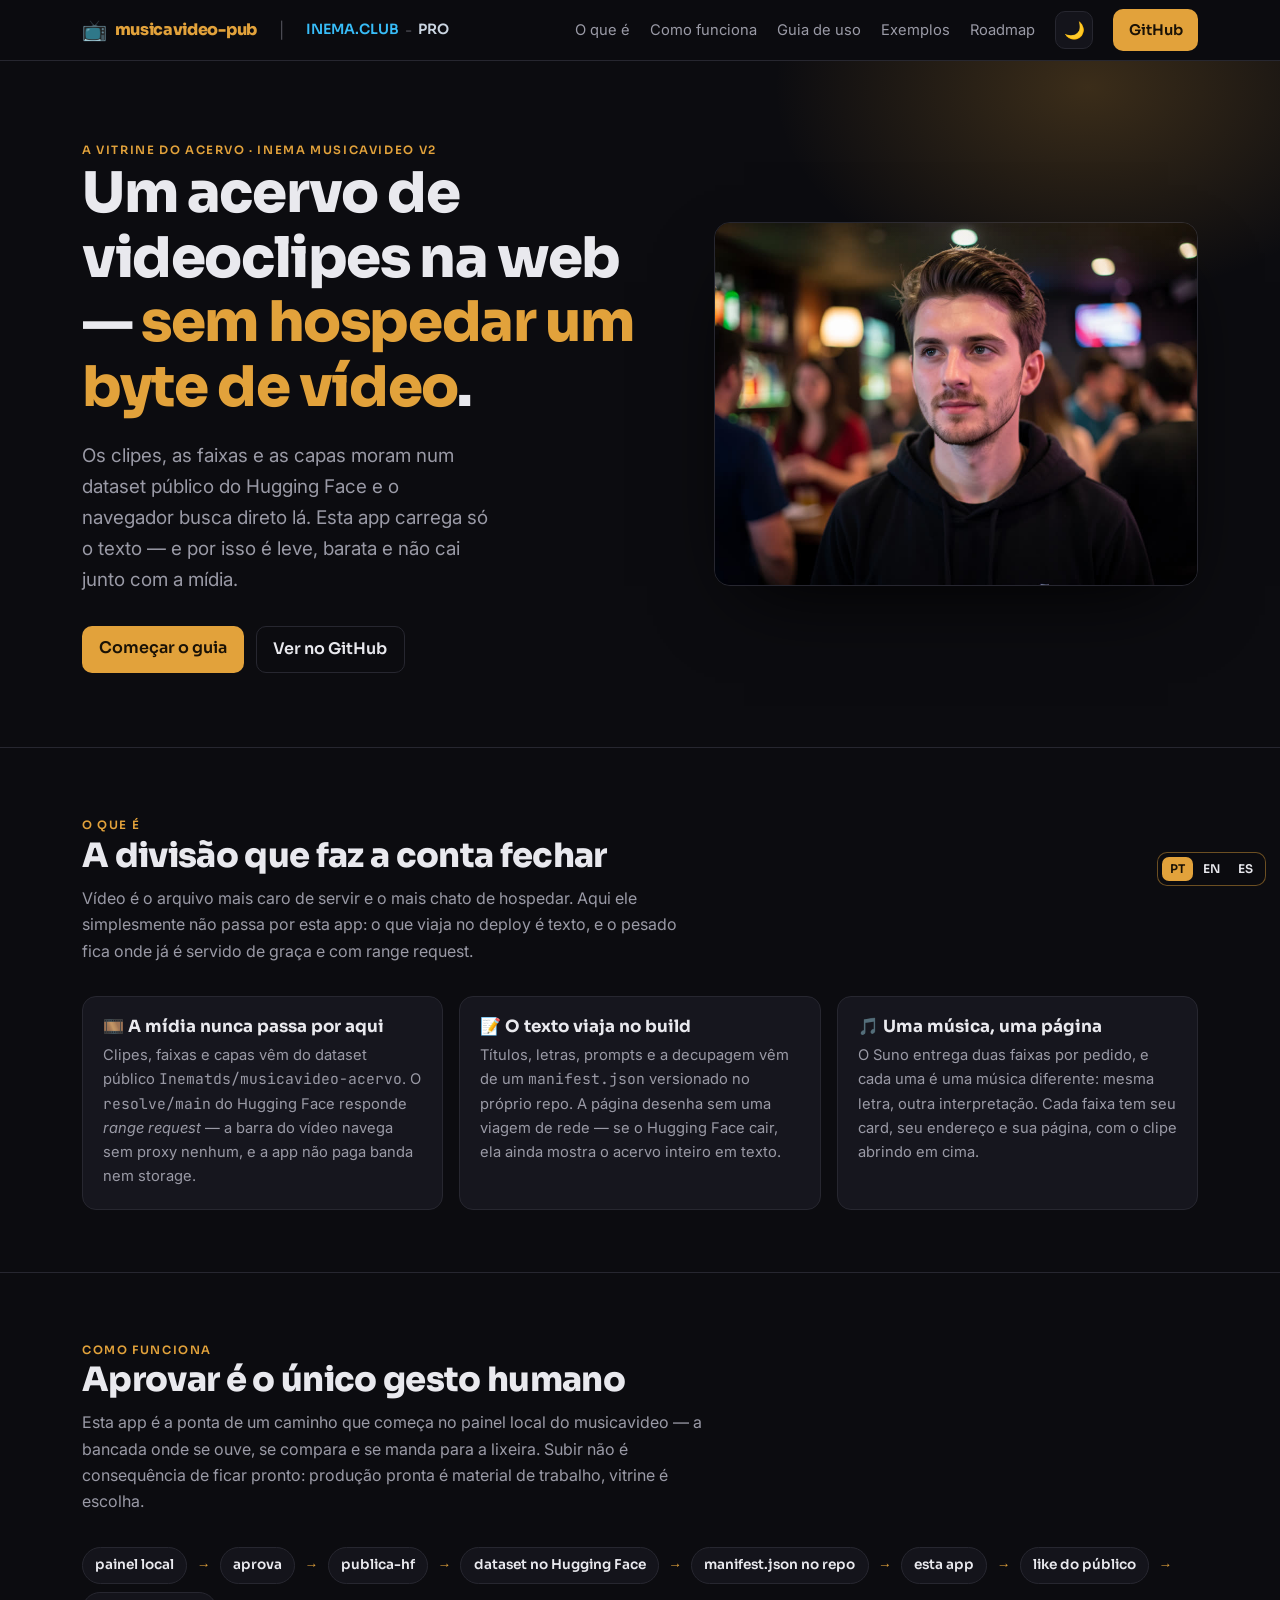
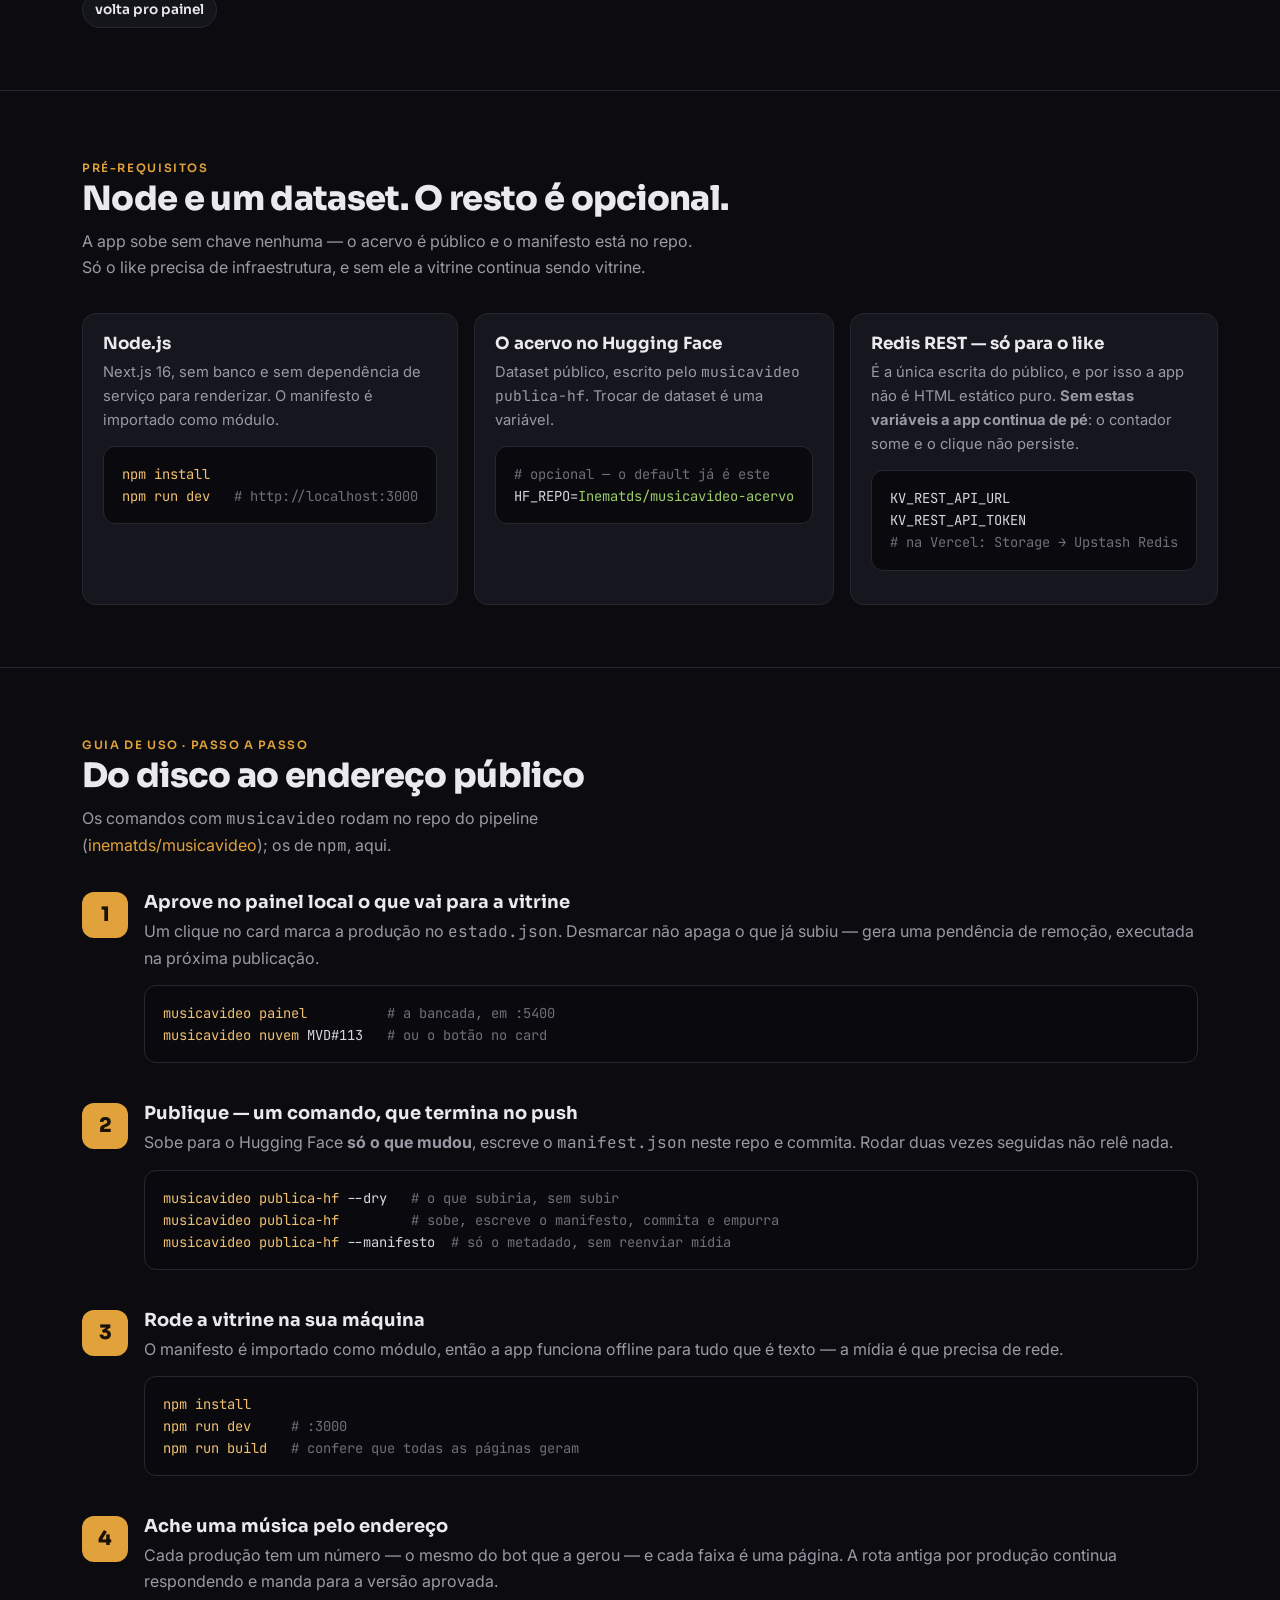
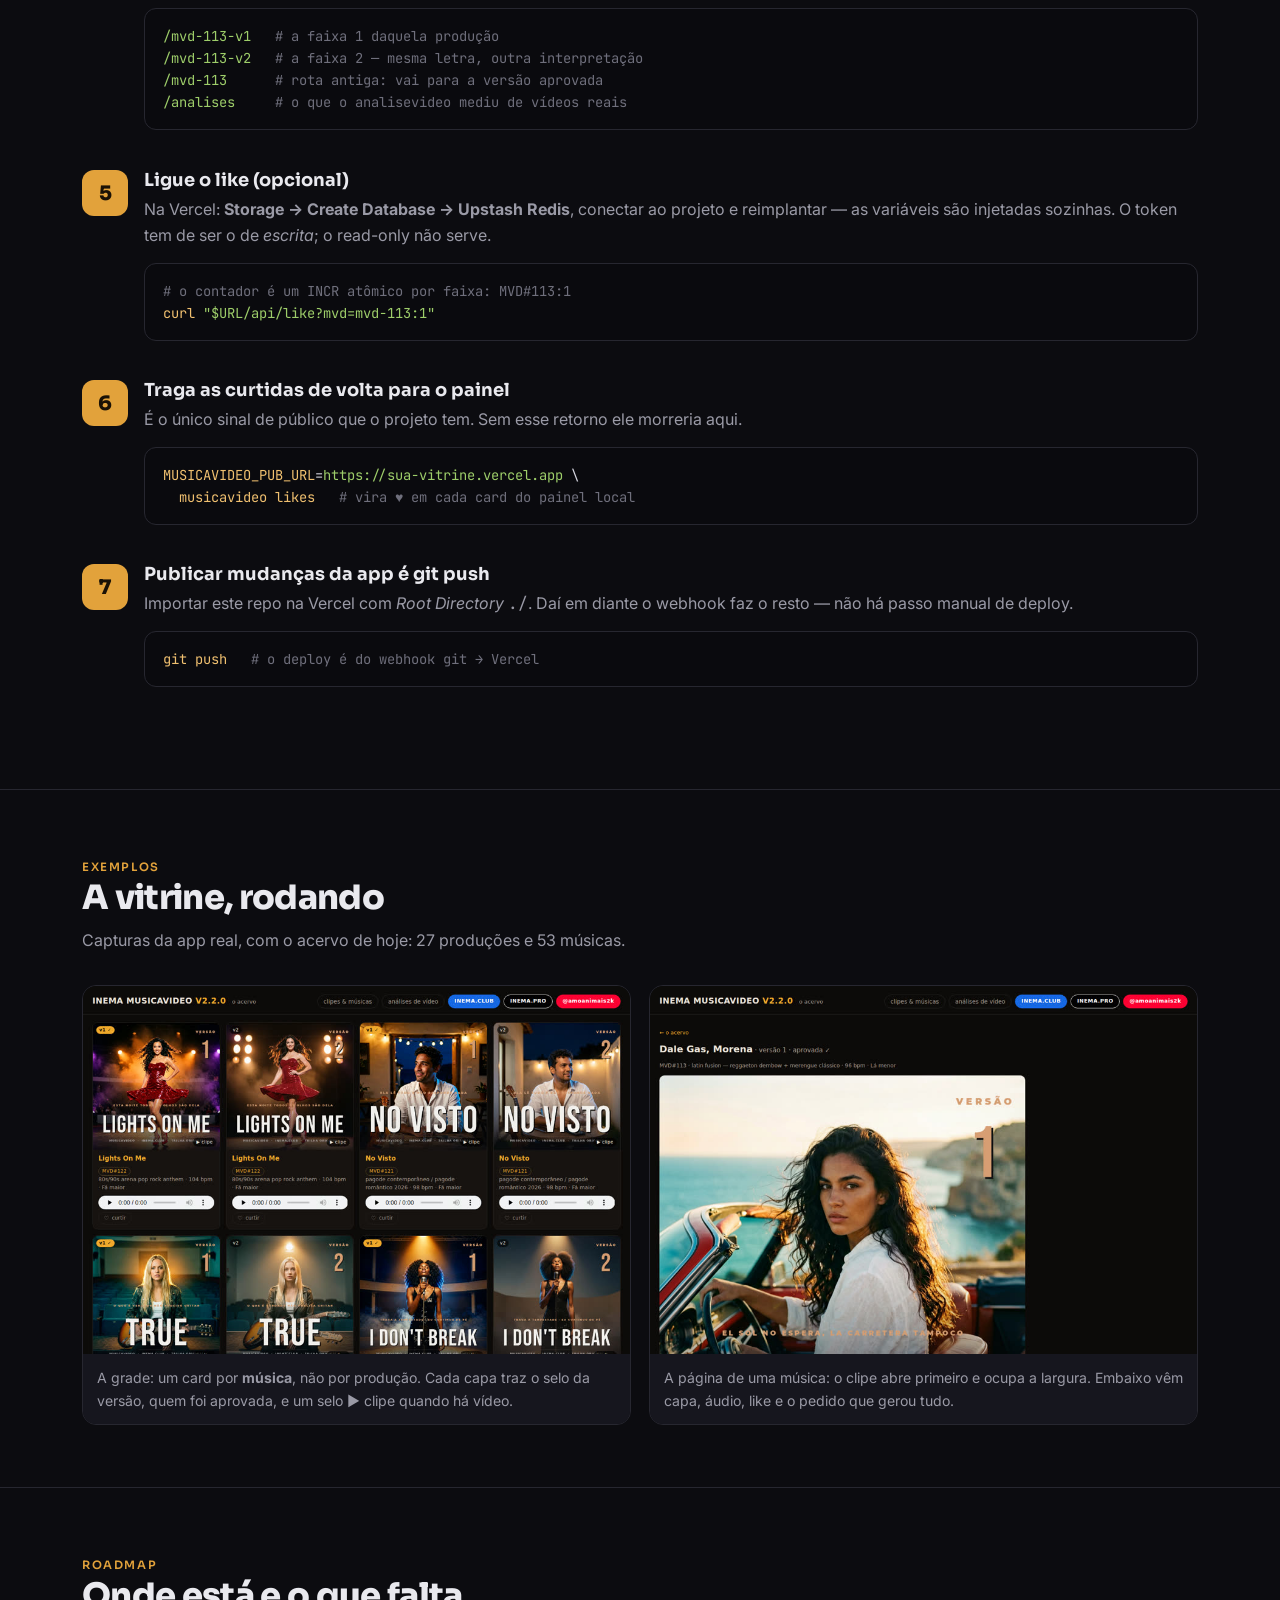
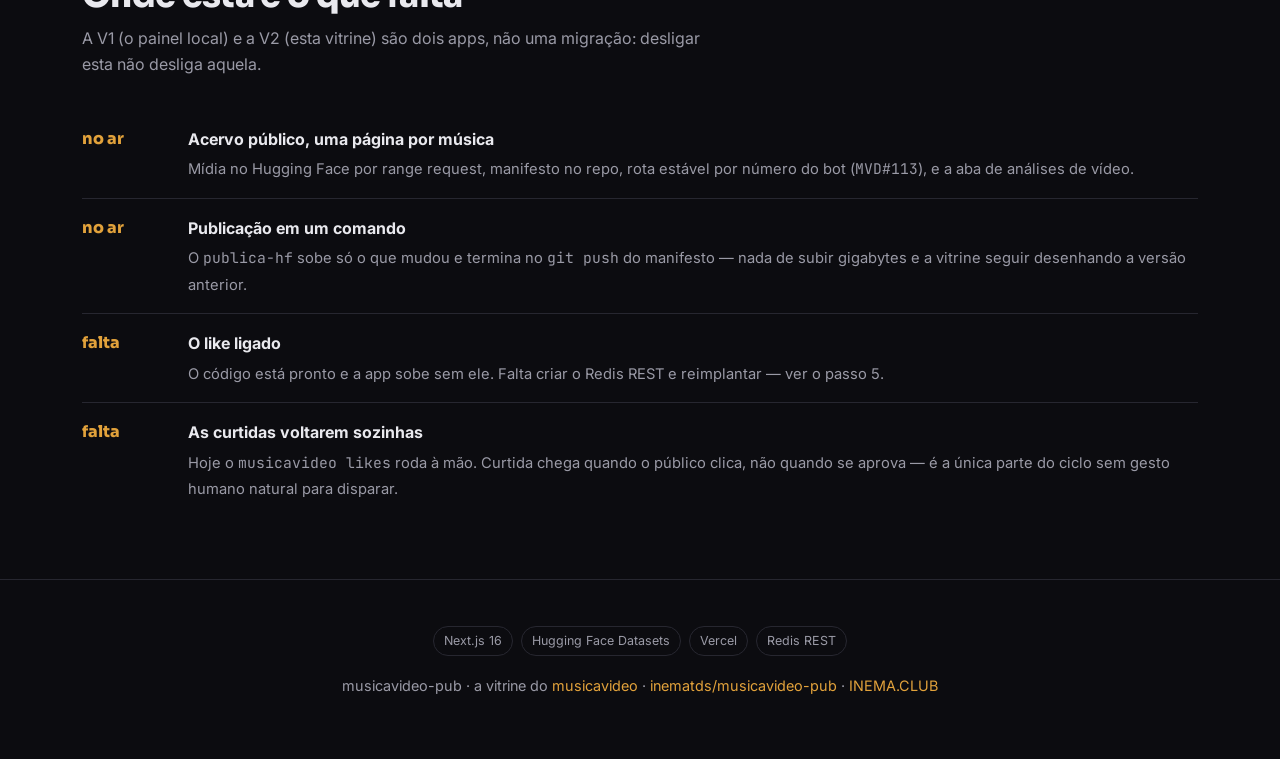
==== guia/index.html @ 7c78d12a "feat: arckhe-musicavideo-pub - Arckhé AI" ====
<!DOCTYPE html>

<html lang="pt-BR">
<head>
<meta charset="utf-8"/>
<meta content="width=device-width, initial-scale=1" name="viewport"/>
<title>musicavideo-pub — a vitrine do acervo</title>
<meta content="App Next.js que publica um acervo de videoclipes sem hospedar mídia: os arquivos vêm de um dataset público no Hugging Face por range request, e só o texto viaja no build." name="description"/>
<link href="https://fonts.googleapis.com" rel="preconnect"/>
<link crossorigin="" href="https://fonts.gstatic.com" rel="preconnect"/>
<link href="https://fonts.googleapis.com/css2?family=Sora:wght@400;600;800&amp;family=Inter:wght@400;500;600&amp;family=JetBrains+Mono:wght@400;600&amp;display=swap" rel="stylesheet"/>
<style>
  :root{
    --bg:#0c0c10; --bg2:#14141b; --card:#16161e; --line:#272730;
    --txt:#e9e9ee; --mut:#9a9aa6; --amb:#E2A23B; --amb2:#f0c070; --sky:#38bdf8; --pro:#cbd5e1;
    color-scheme:dark;
  }
  body.light{
    --bg:#f6f7f9; --bg2:#eceef2; --card:#ffffff; --line:#e1e3ea;
    --txt:#1a1a22; --mut:#5b5b68; --amb:#b9791d; --amb2:#a16207; --sky:#0369a1; --pro:#b45309;
    color-scheme:light;
  }
  body.light .hero .glow{opacity:.5}
  body.light pre{background:#0e0e14;color:#d6d6e0}
  body.light pre .c{color:#8a8a98}
  *{box-sizing:border-box}
  html{scroll-behavior:smooth}
  body{margin:0;background:var(--bg);color:var(--txt);font:16px/1.65 Inter,system-ui,sans-serif;-webkit-font-smoothing:antialiased}
  h1,h2,h3{font-family:Sora,sans-serif;line-height:1.15;margin:0}
  a{color:var(--amb);text-decoration:none}
  code,pre{font-family:"JetBrains Mono",monospace}
  .wrap{max-width:1160px;margin:0 auto;padding:0 22px}
  .mut{color:var(--mut)} .amb{color:var(--amb)}
  .chip{display:inline-block;font-size:.72rem;letter-spacing:.14em;text-transform:uppercase;color:var(--amb);font-weight:600;font-family:Sora}
  nav{position:sticky;top:0;z-index:30;backdrop-filter:blur(12px);background:rgba(12,12,16,.78);border-bottom:1px solid var(--line)}
  nav .wrap{display:flex;align-items:center;gap:22px;height:60px}
  nav .brand{display:flex;align-items:center;gap:8px;font-family:Sora;font-weight:800;letter-spacing:-.02em;color:var(--amb)}
  nav .brand .emoji{font-size:1.25rem}
  nav .sep{color:var(--mut);opacity:.45}
  nav .inema{color:var(--sky);font-weight:600;font-size:.88rem;font-family:Sora}
  nav .inema:hover{filter:brightness(1.15)}
  nav .pro{color:var(--pro);font-weight:600;font-size:.88rem;font-family:Sora}
  nav .pro:hover{filter:brightness(1.15)}
  nav .clubpro{display:inline-flex;align-items:center;gap:6px}
  nav .links{margin-left:auto;display:flex;align-items:center;gap:20px;font-size:.92rem}
  nav .links a.sec{color:var(--mut)} nav .links a.sec:hover{color:var(--txt)}
  .tgl{background:var(--bg2);border:1px solid var(--line);color:var(--txt);width:38px;height:38px;border-radius:10px;cursor:pointer;display:inline-flex;align-items:center;justify-content:center;font-size:1.05rem}
  .tgl:hover{border-color:var(--amb)}
  .btn{display:inline-block;background:var(--amb);color:#1a1206;font-weight:600;padding:.6em 1.05em;border-radius:10px;font-family:Sora}
  .btn.ghost{background:transparent;color:var(--txt);border:1px solid var(--line)}
  @media(max-width:760px){nav .links a.sec{display:none}}
  .hero{position:relative;overflow:hidden;border-bottom:1px solid var(--line)}
  .hero .glow{position:absolute;inset:-40% -20% auto auto;width:70%;height:600px;background:radial-gradient(closest-side,rgba(226,162,59,.22),transparent 70%);pointer-events:none}
  .hero .wrap{display:grid;grid-template-columns:1.1fr .9fr;gap:40px;align-items:center;padding:74px 22px}
  .hero h1{font-size:clamp(2.2rem,5vw,3.5rem);font-weight:800;letter-spacing:-.025em}
  .hero p.lead{font-size:1.18rem;color:var(--mut);margin:1.1em 0 1.6em;max-width:34ch}
  .hero .cta{display:flex;gap:12px;flex-wrap:wrap}
  .hero figure{margin:0;border-radius:16px;overflow:hidden;border:1px solid var(--line);box-shadow:0 30px 80px -30px #000}
  .hero figure img{width:100%;display:block}
  @media(max-width:780px){.hero .wrap{grid-template-columns:1fr;padding:48px 22px}}
  section{padding:62px 0;border-bottom:1px solid var(--line)}
  section h2{font-size:clamp(1.5rem,3.4vw,2.1rem);font-weight:800;letter-spacing:-.02em}
  section .sub{color:var(--mut);margin:.6em 0 2em;max-width:62ch}
  .grid{display:grid;gap:16px}
  .g3{grid-template-columns:repeat(3,1fr)} .g4{grid-template-columns:repeat(4,1fr)} .g2{grid-template-columns:repeat(2,1fr)}
  @media(max-width:820px){.g3,.g4{grid-template-columns:1fr 1fr}}
  @media(max-width:540px){.g2,.g3,.g4{grid-template-columns:1fr}}
  .card{background:var(--card);border:1px solid var(--line);border-radius:14px;padding:20px}
  .card h3{font-size:1.05rem;margin-bottom:.4em}
  .card p{color:var(--mut);font-size:.92rem;margin:0}
  .num{display:inline-flex;width:30px;height:30px;align-items:center;justify-content:center;border-radius:8px;background:rgba(226,162,59,.14);color:var(--amb);font-family:Sora;font-weight:800;font-size:.9rem;margin-bottom:.7em}
  .flow{display:flex;flex-wrap:wrap;gap:8px;align-items:center;margin-top:10px}
  .flow span{background:var(--bg2);border:1px solid var(--line);border-radius:999px;padding:.45em .9em;font-size:.85rem;font-family:Sora;font-weight:600}
  .flow .arr{color:var(--amb);border:none;background:none;padding:0 .1em}
  pre{background:#0a0a0e;border:1px solid var(--line);border-radius:12px;padding:16px 18px;overflow:auto;font-size:.86rem;line-height:1.6;color:#d6d6e0}
  pre .c{color:#6f6f7c} pre .k{color:var(--amb2)} pre .s{color:#9ece6a}
  .step{display:grid;grid-template-columns:46px 1fr;gap:16px;margin-bottom:26px}
  .step .b{width:46px;height:46px;border-radius:12px;background:var(--amb);color:#1a1206;font-family:Sora;font-weight:800;font-size:1.25rem;display:flex;align-items:center;justify-content:center}
  .step h3{font-size:1.12rem;margin-bottom:.3em}
  .step p{color:var(--mut);margin:.2em 0 .7em}
  .ex{display:grid;grid-template-columns:1fr 1fr;gap:18px}
  @media(max-width:680px){.ex{grid-template-columns:1fr}}
  .ex figure{margin:0;border-radius:14px;overflow:hidden;border:1px solid var(--line)}
  .ex figure img{width:100%;display:block}
  .ex figcaption{padding:12px 14px;font-size:.88rem;color:var(--mut);background:var(--card)}
  .phase{display:flex;gap:14px;padding:16px 0;border-bottom:1px solid var(--line)}
  .phase:last-child{border:none}
  .phase .tag{flex:0 0 92px;font-family:Sora;font-weight:800;color:var(--amb)}
  .phase .d strong{display:block;margin-bottom:.2em}
  .phase .d span{color:var(--mut);font-size:.92rem}
  footer{padding:46px 0;text-align:center;color:var(--mut);font-size:.9rem}
  .pill{display:inline-block;border:1px solid var(--line);border-radius:999px;padding:.3em .8em;font-size:.78rem;color:var(--mut);margin:0 4px}
</style>
<link href="https://inematds.github.io/musicavideo-pub/guia/" hreflang="pt-BR" rel="alternate"/><link href="https://inematds.github.io/musicavideo-pub/guia/en/" hreflang="en" rel="alternate"/><link href="https://inematds.github.io/musicavideo-pub/guia/es/" hreflang="es" rel="alternate"/></head>
<body><div class="inema-lang" style="position:fixed;right:14px;bottom:14px;z-index:9999;display:flex;gap:2px;padding:4px;border-radius:10px;background:rgba(12,12,16,.82);border:1px solid rgba(226,162,59,.45);font:600 12px/1 Sora,Inter,system-ui,sans-serif;backdrop-filter:blur(8px)" translate="no"><a href="./" hreflang="pt-BR" style="padding:6px 8px;border-radius:7px;text-decoration:none;color:#1a1206;background:#E2A23B">PT</a><a href="en/" hreflang="en" style="padding:6px 8px;border-radius:7px;text-decoration:none;color:#e9e9ee">EN</a><a href="es/" hreflang="es" style="padding:6px 8px;border-radius:7px;text-decoration:none;color:#e9e9ee">ES</a></div>
<nav><div class="wrap">
<a class="brand" href="#top"><span class="emoji">📺</span> musicavideo-pub</a>
<span class="sep">|</span>
<span class="clubpro">
<a class="inema" href="https://inema.club" rel="noopener" target="_blank">INEMA.CLUB</a>
<span class="sep">-</span>
<a class="pro" href="https://inema.pro" rel="noopener" target="_blank">PRO</a>
</span>
<div class="links">
<a class="sec" href="#oque">O que é</a>
<a class="sec" href="#fluxo">Como funciona</a>
<a class="sec" href="#guia">Guia de uso</a>
<a class="sec" href="#exemplos">Exemplos</a>
<a class="sec" href="#roadmap">Roadmap</a>
<button aria-label="Alternar tema" class="tgl" id="themeToggle" title="Alternar tema">🌙</button>
<a class="btn" href="https://github.com/inematds/musicavideo-pub" rel="noopener" target="_blank">GitHub</a>
</div>
</div></nav>
<header class="hero" id="top">
<div class="glow"></div>
<div class="wrap">
<div>
<span class="chip">a vitrine do acervo · INEMA MUSICAVIDEO V2</span>
<h1>Um acervo de videoclipes na web — <span class="amb">sem hospedar um byte de vídeo</span>.</h1>
<p class="lead">Os clipes, as faixas e as capas moram num dataset público do Hugging Face e o navegador busca direto lá. Esta app carrega só o texto — e por isso é leve, barata e não cai junto com a mídia.</p>
<div class="cta">
<a class="btn" href="#guia">Começar o guia</a>
<a class="btn ghost" href="https://github.com/inematds/musicavideo-pub" rel="noopener" target="_blank">Ver no GitHub</a>
</div>
</div>
<figure><img alt="Capa do projeto musicavideo-pub" src="assets/hero.jpg"/></figure>
</div>
</header>
<section id="oque"><div class="wrap">
<span class="chip">O que é</span>
<h2>A divisão que faz a conta fechar</h2>
<p class="sub">Vídeo é o arquivo mais caro de servir e o mais chato de hospedar. Aqui ele simplesmente não passa por esta app: o que viaja no deploy é texto, e o pesado fica onde já é servido de graça e com range request.</p>
<div class="grid g3">
<div class="card"><h3>🎞️ A mídia nunca passa por aqui</h3><p>Clipes, faixas e capas vêm do dataset público <code>Inematds/musicavideo-acervo</code>. O <code>resolve/main</code> do Hugging Face responde <em>range request</em> — a barra do vídeo navega sem proxy nenhum, e a app não paga banda nem storage.</p></div>
<div class="card"><h3>📝 O texto viaja no build</h3><p>Títulos, letras, prompts e a decupagem vêm de um <code>manifest.json</code> versionado no próprio repo. A página desenha sem uma viagem de rede — se o Hugging Face cair, ela ainda mostra o acervo inteiro em texto.</p></div>
<div class="card"><h3>🎵 Uma música, uma página</h3><p>O Suno entrega duas faixas por pedido, e cada uma é uma música diferente: mesma letra, outra interpretação. Cada faixa tem seu card, seu endereço e sua página, com o clipe abrindo em cima.</p></div>
</div>
</div></section>
<section id="fluxo"><div class="wrap">
<span class="chip">Como funciona</span>
<h2>Aprovar é o único gesto humano</h2>
<p class="sub">Esta app é a ponta de um caminho que começa no painel local do musicavideo — a bancada onde se ouve, se compara e se manda para a lixeira. Subir não é consequência de ficar pronto: produção pronta é material de trabalho, vitrine é escolha.</p>
<div class="flow">
<span>painel local</span><span class="arr">→</span>
<span>aprova</span><span class="arr">→</span>
<span>publica-hf</span><span class="arr">→</span>
<span>dataset no Hugging Face</span><span class="arr">→</span>
<span>manifest.json no repo</span><span class="arr">→</span>
<span>esta app</span><span class="arr">→</span>
<span>like do público</span><span class="arr">→</span>
<span>volta pro painel</span>
</div>
</div></section>
<section id="pre"><div class="wrap">
<span class="chip">Pré-requisitos</span>
<h2>Node e um dataset. O resto é opcional.</h2>
<p class="sub">A app sobe sem chave nenhuma — o acervo é público e o manifesto está no repo. Só o like precisa de infraestrutura, e sem ele a vitrine continua sendo vitrine.</p>
<div class="grid g3">
<div class="card"><h3>Node.js</h3><p>Next.js 16, sem banco e sem dependência de serviço para renderizar. O manifesto é importado como módulo.</p><pre><span class="k">npm install</span>
<span class="k">npm run dev</span>   <span class="c"># http://localhost:3000</span></pre></div>
<div class="card"><h3>O acervo no Hugging Face</h3><p>Dataset público, escrito pelo <code>musicavideo publica-hf</code>. Trocar de dataset é uma variável.</p><pre><span class="c"># opcional — o default já é este</span>
HF_REPO=<span class="s">Inematds/musicavideo-acervo</span></pre></div>
<div class="card"><h3>Redis REST — só para o like</h3><p>É a única escrita do público, e por isso a app não é HTML estático puro. <strong>Sem estas variáveis a app continua de pé</strong>: o contador some e o clique não persiste.</p><pre>KV_REST_API_URL
KV_REST_API_TOKEN
<span class="c"># na Vercel: Storage → Upstash Redis</span></pre></div>
</div>
</div></section>
<section id="guia"><div class="wrap">
<span class="chip">Guia de uso · passo a passo</span>
<h2>Do disco ao endereço público</h2>
<p class="sub">Os comandos com <code>musicavideo</code> rodam no repo do pipeline (<a href="https://github.com/inematds/musicavideo">inematds/musicavideo</a>); os de <code>npm</code>, aqui.</p>
<div class="step"><div class="b">1</div><div>
<h3>Aprove no painel local o que vai para a vitrine</h3>
<p>Um clique no card marca a produção no <code>estado.json</code>. Desmarcar não apaga o que já subiu — gera uma pendência de remoção, executada na próxima publicação.</p>
<pre><span class="k">musicavideo painel</span>          <span class="c"># a bancada, em :5400</span>
<span class="k">musicavideo nuvem</span> MVD#113   <span class="c"># ou o botão no card</span></pre>
</div></div>
<div class="step"><div class="b">2</div><div>
<h3>Publique — um comando, que termina no push</h3>
<p>Sobe para o Hugging Face <strong>só o que mudou</strong>, escreve o <code>manifest.json</code> neste repo e commita. Rodar duas vezes seguidas não relê nada.</p>
<pre><span class="k">musicavideo publica-hf</span> --dry   <span class="c"># o que subiria, sem subir</span>
<span class="k">musicavideo publica-hf</span>         <span class="c"># sobe, escreve o manifesto, commita e empurra</span>
<span class="k">musicavideo publica-hf</span> --manifesto  <span class="c"># só o metadado, sem reenviar mídia</span></pre>
</div></div>
<div class="step"><div class="b">3</div><div>
<h3>Rode a vitrine na sua máquina</h3>
<p>O manifesto é importado como módulo, então a app funciona offline para tudo que é texto — a mídia é que precisa de rede.</p>
<pre><span class="k">npm install</span>
<span class="k">npm run dev</span>     <span class="c"># :3000</span>
<span class="k">npm run build</span>   <span class="c"># confere que todas as páginas geram</span></pre>
</div></div>
<div class="step"><div class="b">4</div><div>
<h3>Ache uma música pelo endereço</h3>
<p>Cada produção tem um número — o mesmo do bot que a gerou — e cada faixa é uma página. A rota antiga por produção continua respondendo e manda para a versão aprovada.</p>
<pre><span class="s">/mvd-113-v1</span>   <span class="c"># a faixa 1 daquela produção</span>
<span class="s">/mvd-113-v2</span>   <span class="c"># a faixa 2 — mesma letra, outra interpretação</span>
<span class="s">/mvd-113</span>      <span class="c"># rota antiga: vai para a versão aprovada</span>
<span class="s">/analises</span>     <span class="c"># o que o analisevideo mediu de vídeos reais</span></pre>
</div></div>
<div class="step"><div class="b">5</div><div>
<h3>Ligue o like (opcional)</h3>
<p>Na Vercel: <strong>Storage → Create Database → Upstash Redis</strong>, conectar ao projeto e reimplantar — as variáveis são injetadas sozinhas. O token tem de ser o de <em>escrita</em>; o read-only não serve.</p>
<pre><span class="c"># o contador é um INCR atômico por faixa: MVD#113:1</span>
<span class="k">curl</span> <span class="s">"$URL/api/like?mvd=mvd-113:1"</span></pre>
</div></div>
<div class="step"><div class="b">6</div><div>
<h3>Traga as curtidas de volta para o painel</h3>
<p>É o único sinal de público que o projeto tem. Sem esse retorno ele morreria aqui.</p>
<pre><span class="k">MUSICAVIDEO_PUB_URL</span>=<span class="s">https://sua-vitrine.vercel.app</span> \
  <span class="k">musicavideo likes</span>   <span class="c"># vira ♥ em cada card do painel local</span></pre>
</div></div>
<div class="step"><div class="b">7</div><div>
<h3>Publicar mudanças da app é git push</h3>
<p>Importar este repo na Vercel com <em>Root Directory</em> <code>./</code>. Daí em diante o webhook faz o resto — não há passo manual de deploy.</p>
<pre><span class="k">git push</span>   <span class="c"># o deploy é do webhook git → Vercel</span></pre>
</div></div>
</div></section>
<section id="exemplos"><div class="wrap">
<span class="chip">Exemplos</span>
<h2>A vitrine, rodando</h2>
<p class="sub">Capturas da app real, com o acervo de hoje: 27 produções e 53 músicas.</p>
<div class="ex">
<figure><img alt="A grade do acervo, um card por música" src="assets/ex1.jpg"/><figcaption>A grade: um card por <strong>música</strong>, não por produção. Cada capa traz o selo da versão, quem foi aprovada, e um selo ▶ clipe quando há vídeo.</figcaption></figure>
<figure><img alt="A página de uma música, com o clipe em cima" src="assets/ex2.jpg"/><figcaption>A página de uma música: o clipe abre primeiro e ocupa a largura. Embaixo vêm capa, áudio, like e o pedido que gerou tudo.</figcaption></figure>
</div>
</div></section>
<section id="roadmap"><div class="wrap">
<span class="chip">Roadmap</span>
<h2>Onde está e o que falta</h2>
<p class="sub">A V1 (o painel local) e a V2 (esta vitrine) são dois apps, não uma migração: desligar esta não desliga aquela.</p>
<div class="phase"><div class="tag">no ar</div><div class="d"><strong>Acervo público, uma página por música</strong><span>Mídia no Hugging Face por range request, manifesto no repo, rota estável por número do bot (<code>MVD#113</code>), e a aba de análises de vídeo.</span></div></div>
<div class="phase"><div class="tag">no ar</div><div class="d"><strong>Publicação em um comando</strong><span>O <code>publica-hf</code> sobe só o que mudou e termina no <code>git push</code> do manifesto — nada de subir gigabytes e a vitrine seguir desenhando a versão anterior.</span></div></div>
<div class="phase"><div class="tag">falta</div><div class="d"><strong>O like ligado</strong><span>O código está pronto e a app sobe sem ele. Falta criar o Redis REST e reimplantar — ver o passo 5.</span></div></div>
<div class="phase"><div class="tag">falta</div><div class="d"><strong>As curtidas voltarem sozinhas</strong><span>Hoje o <code>musicavideo likes</code> roda à mão. Curtida chega quando o público clica, não quando se aprova — é a única parte do ciclo sem gesto humano natural para disparar.</span></div></div>
</div></section>
<footer>
<div class="wrap">
<div class="pill">Next.js 16</div><div class="pill">Hugging Face Datasets</div><div class="pill">Vercel</div><div class="pill">Redis REST</div>
<p style="margin-top:18px">musicavideo-pub · a vitrine do <a href="https://github.com/inematds/musicavideo">musicavideo</a> ·
      <a href="https://github.com/inematds/musicavideo-pub">inematds/musicavideo-pub</a> ·
      <a href="https://inema.club">INEMA.CLUB</a></p>
</div>
</footer>
<script>
  (function(){
    var KEY='musicavideo-pub-theme';
    var b=document.body, t=document.getElementById('themeToggle');
    if(localStorage.getItem(KEY)==='light'){ b.classList.add('light'); t.textContent='☀️'; }
    t.addEventListener('click',function(){
      var light=b.classList.toggle('light');
      t.textContent=light?'☀️':'🌙';
      localStorage.setItem(KEY, light?'light':'dark');
    });
  })();
</script>
</body>
</html>
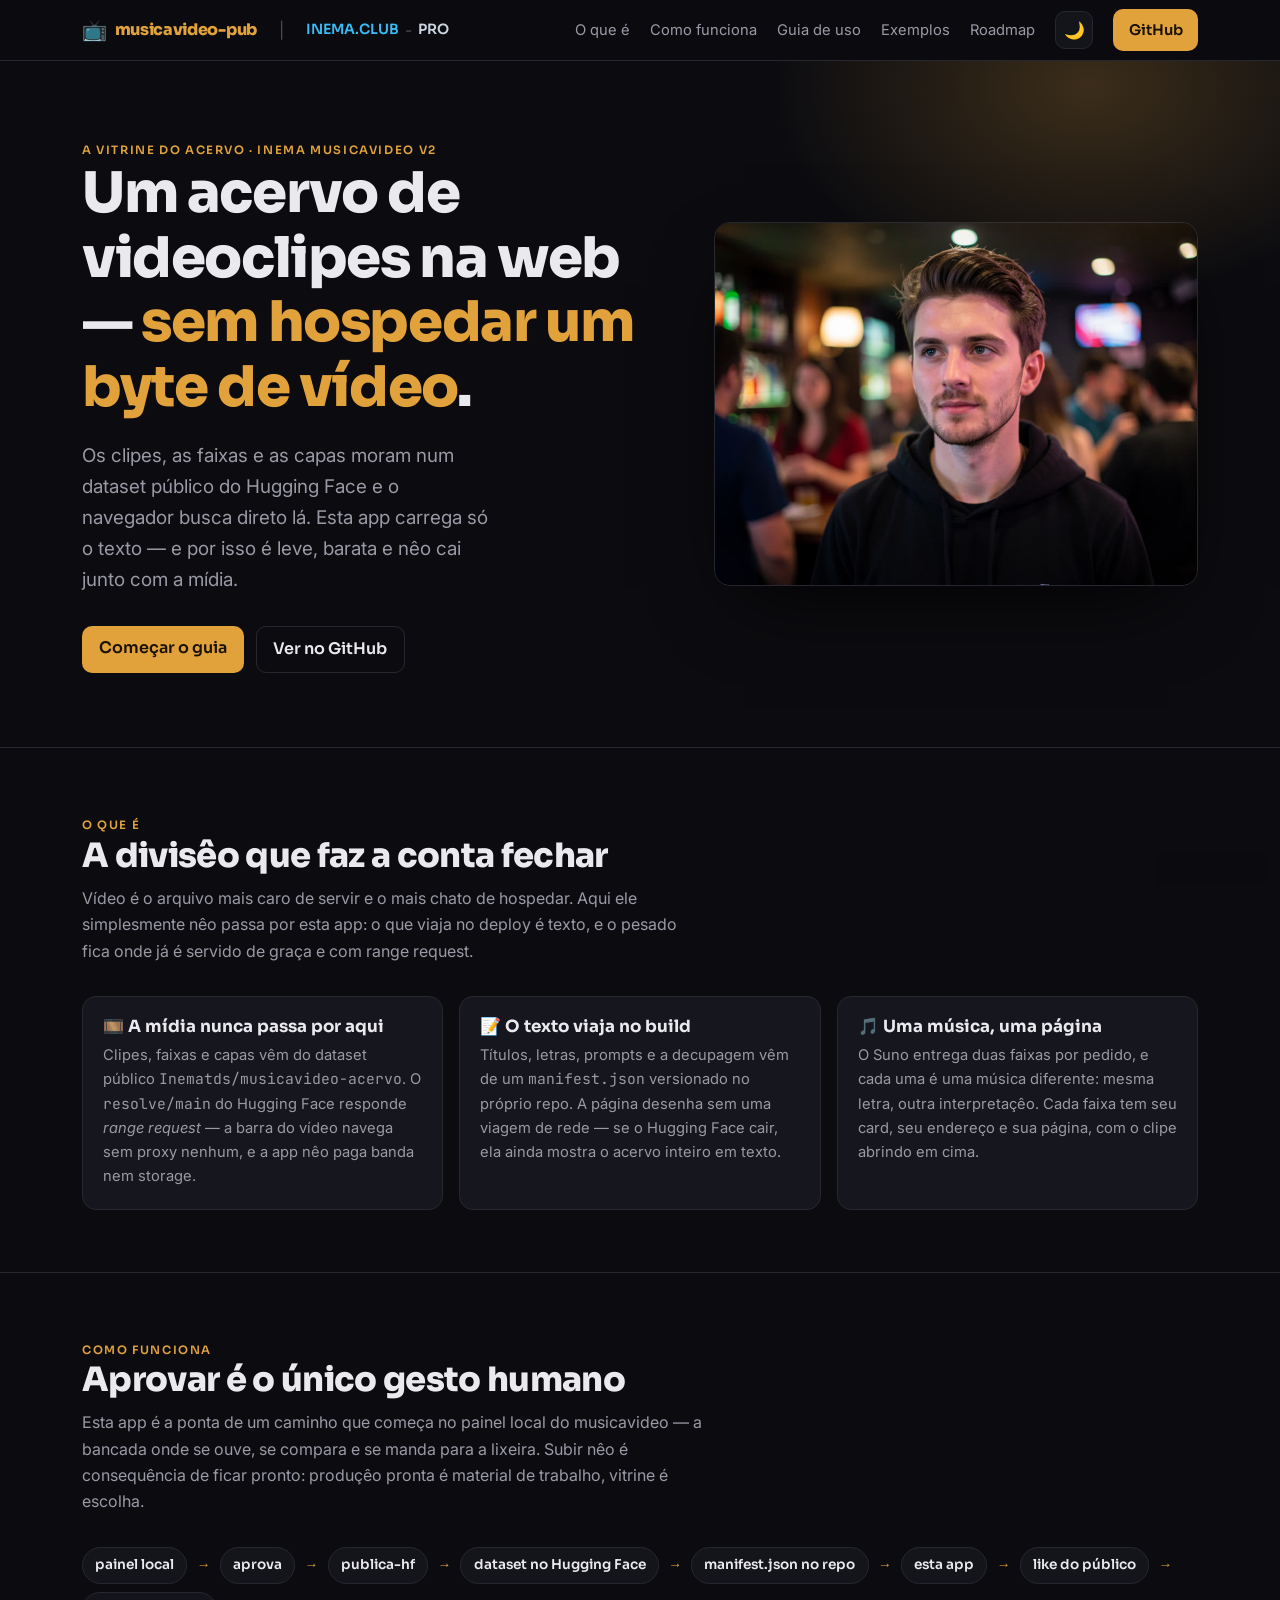
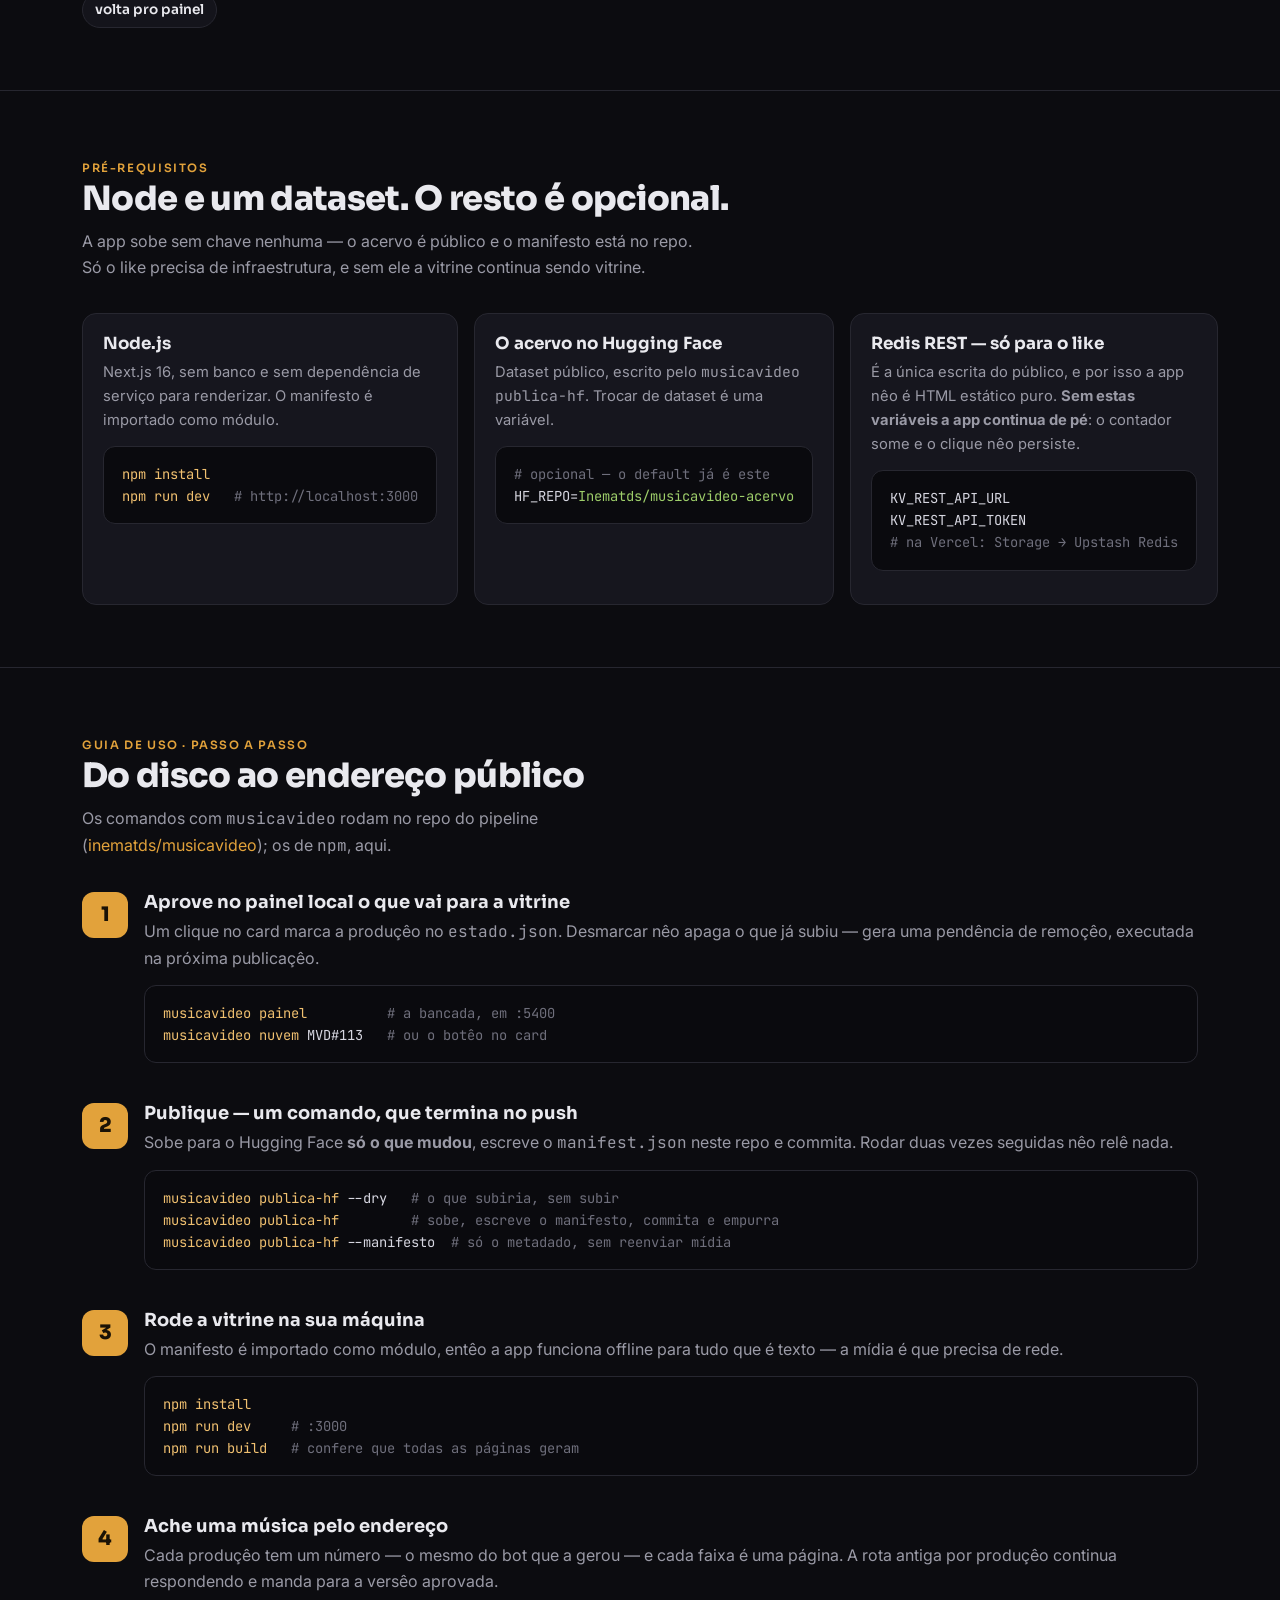
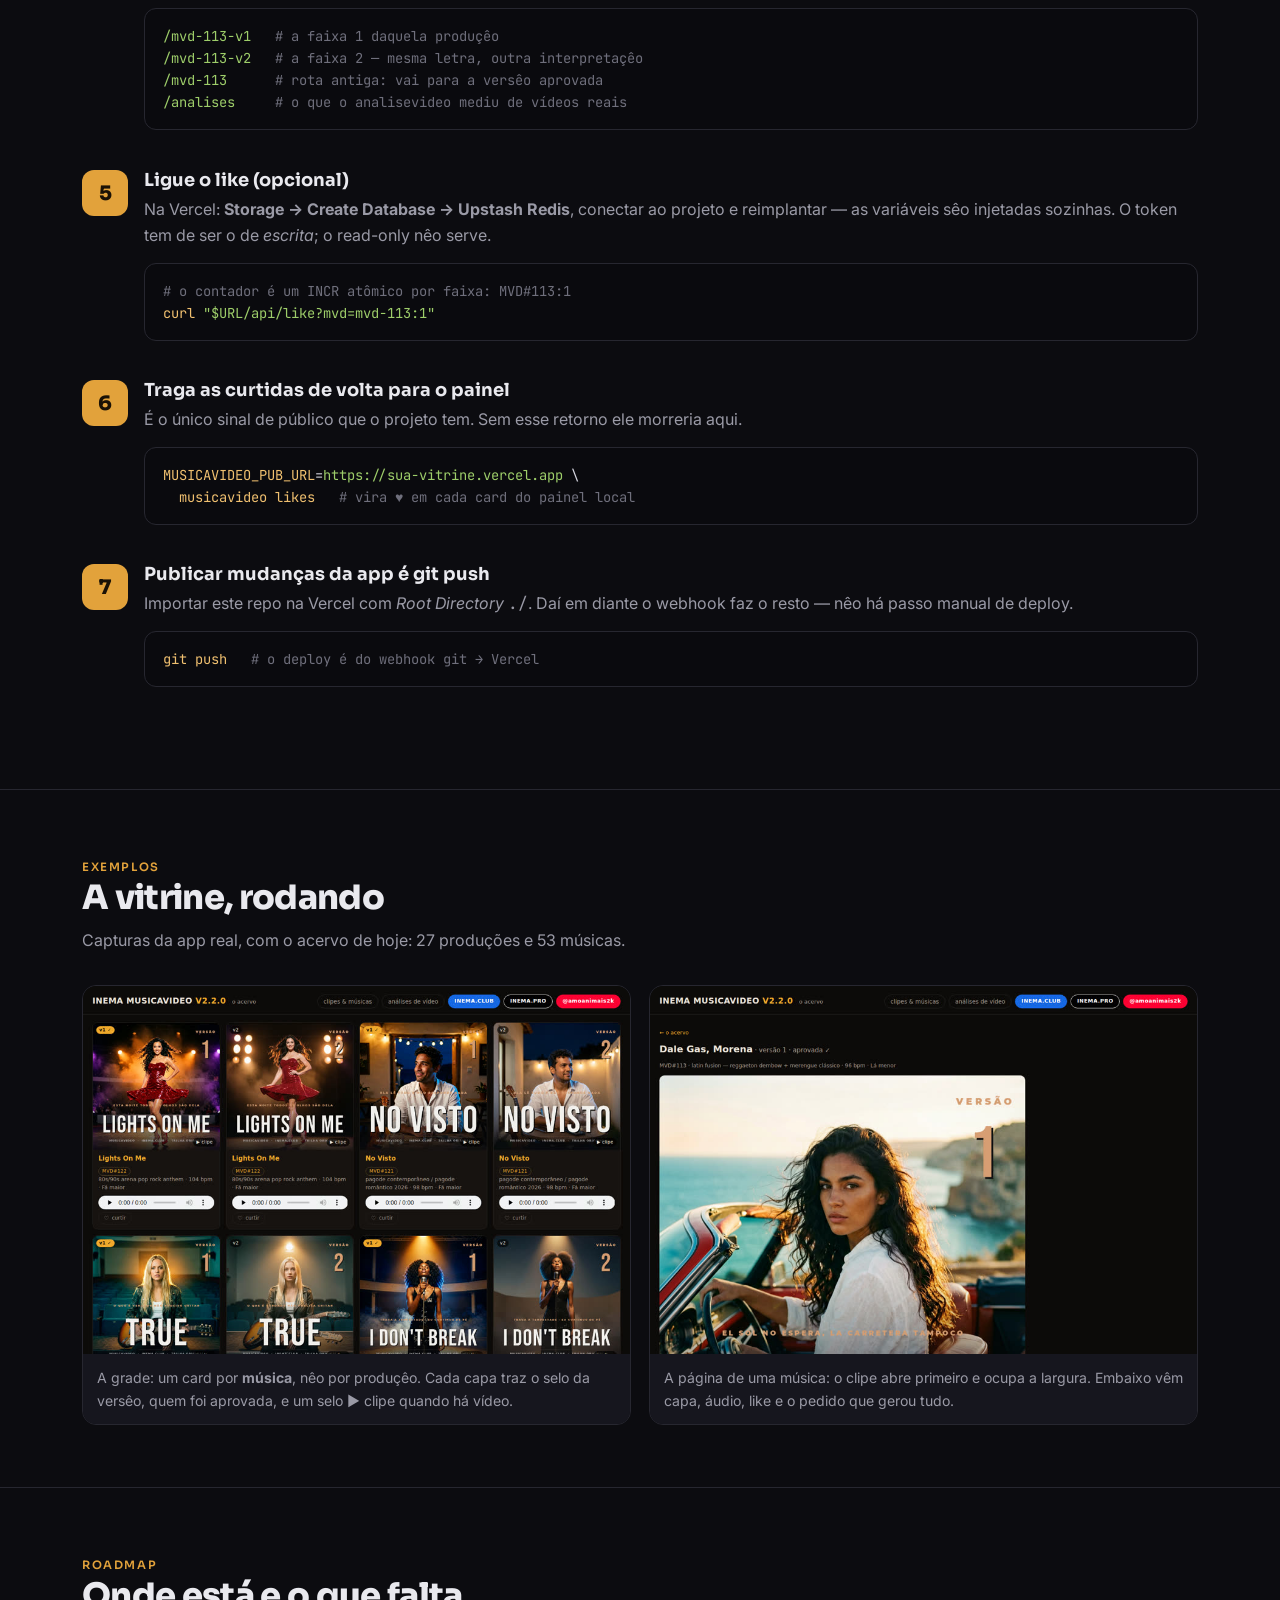
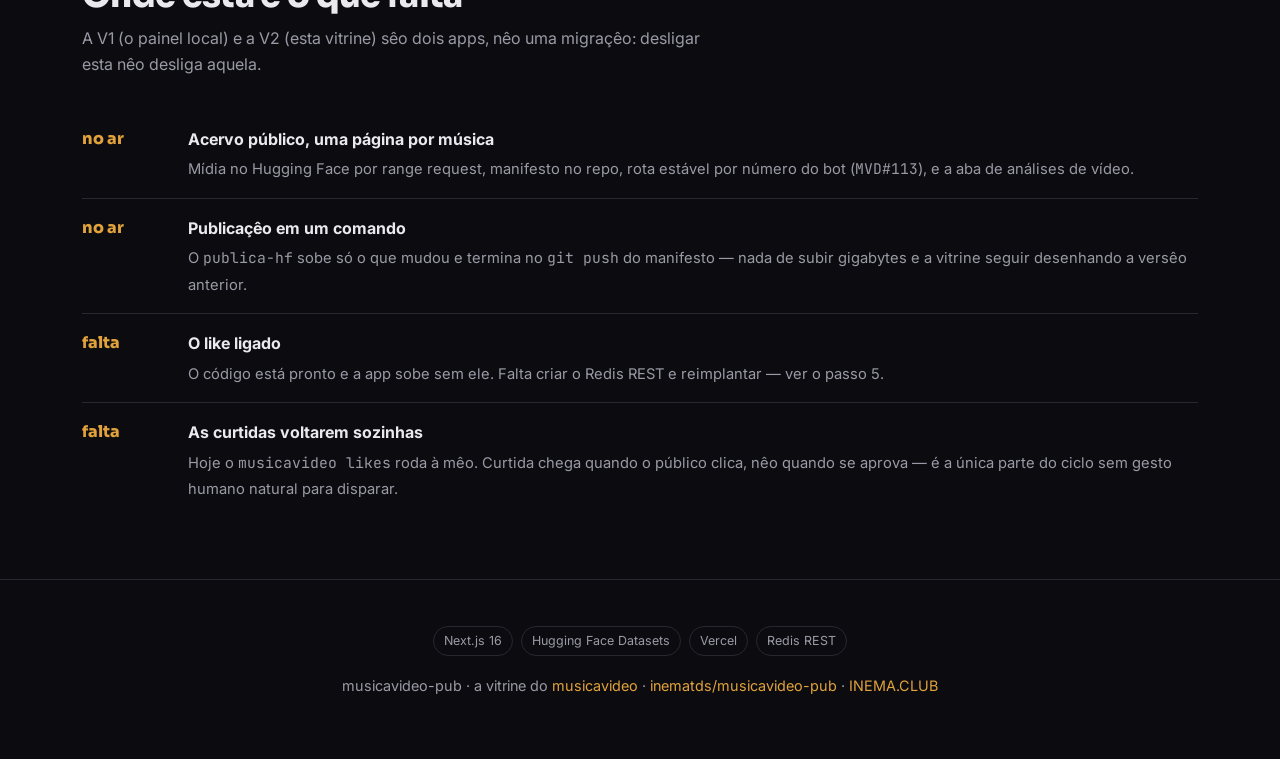
==== commit 019c68f1: "fix: corrigir encoding UTF-8 + branding ARCKHÉ" ====
--- a/guia/index.html
+++ b/guia/index.html
@@ -117,7 +117,7 @@
 <div>
 <span class="chip">a vitrine do acervo · INEMA MUSICAVIDEO V2</span>
 <h1>Um acervo de videoclipes na web — <span class="amb">sem hospedar um byte de vídeo</span>.</h1>
-<p class="lead">Os clipes, as faixas e as capas moram num dataset público do Hugging Face e o navegador busca direto lá. Esta app carrega só o texto — e por isso é leve, barata e não cai junto com a mídia.</p>
+<p class="lead">Os clipes, as faixas e as capas moram num dataset público do Hugging Face e o navegador busca direto lá. Esta app carrega só o texto — e por isso é leve, barata e nêo cai junto com a mídia.</p>
 <div class="cta">
 <a class="btn" href="#guia">Começar o guia</a>
 <a class="btn ghost" href="https://github.com/inematds/musicavideo-pub" rel="noopener" target="_blank">Ver no GitHub</a>
@@ -128,18 +128,18 @@
 </header>
 <section id="oque"><div class="wrap">
 <span class="chip">O que é</span>
-<h2>A divisão que faz a conta fechar</h2>
-<p class="sub">Vídeo é o arquivo mais caro de servir e o mais chato de hospedar. Aqui ele simplesmente não passa por esta app: o que viaja no deploy é texto, e o pesado fica onde já é servido de graça e com range request.</p>
+<h2>A divisêo que faz a conta fechar</h2>
+<p class="sub">Vídeo é o arquivo mais caro de servir e o mais chato de hospedar. Aqui ele simplesmente nêo passa por esta app: o que viaja no deploy é texto, e o pesado fica onde já é servido de graça e com range request.</p>
 <div class="grid g3">
-<div class="card"><h3>🎞️ A mídia nunca passa por aqui</h3><p>Clipes, faixas e capas vêm do dataset público <code>Inematds/musicavideo-acervo</code>. O <code>resolve/main</code> do Hugging Face responde <em>range request</em> — a barra do vídeo navega sem proxy nenhum, e a app não paga banda nem storage.</p></div>
+<div class="card"><h3>🎞️ A mídia nunca passa por aqui</h3><p>Clipes, faixas e capas vêm do dataset público <code>Inematds/musicavideo-acervo</code>. O <code>resolve/main</code> do Hugging Face responde <em>range request</em> — a barra do vídeo navega sem proxy nenhum, e a app nêo paga banda nem storage.</p></div>
 <div class="card"><h3>📝 O texto viaja no build</h3><p>Títulos, letras, prompts e a decupagem vêm de um <code>manifest.json</code> versionado no próprio repo. A página desenha sem uma viagem de rede — se o Hugging Face cair, ela ainda mostra o acervo inteiro em texto.</p></div>
-<div class="card"><h3>🎵 Uma música, uma página</h3><p>O Suno entrega duas faixas por pedido, e cada uma é uma música diferente: mesma letra, outra interpretação. Cada faixa tem seu card, seu endereço e sua página, com o clipe abrindo em cima.</p></div>
+<div class="card"><h3>🎵 Uma música, uma página</h3><p>O Suno entrega duas faixas por pedido, e cada uma é uma música diferente: mesma letra, outra interpretaçêo. Cada faixa tem seu card, seu endereço e sua página, com o clipe abrindo em cima.</p></div>
 </div>
 </div></section>
 <section id="fluxo"><div class="wrap">
 <span class="chip">Como funciona</span>
 <h2>Aprovar é o único gesto humano</h2>
-<p class="sub">Esta app é a ponta de um caminho que começa no painel local do musicavideo — a bancada onde se ouve, se compara e se manda para a lixeira. Subir não é consequência de ficar pronto: produção pronta é material de trabalho, vitrine é escolha.</p>
+<p class="sub">Esta app é a ponta de um caminho que começa no painel local do musicavideo — a bancada onde se ouve, se compara e se manda para a lixeira. Subir nêo é consequência de ficar pronto: produçêo pronta é material de trabalho, vitrine é escolha.</p>
 <div class="flow">
 <span>painel local</span><span class="arr">→</span>
 <span>aprova</span><span class="arr">→</span>
@@ -160,7 +160,7 @@
 <span class="k">npm run dev</span>   <span class="c"># http://localhost:3000</span></pre></div>
 <div class="card"><h3>O acervo no Hugging Face</h3><p>Dataset público, escrito pelo <code>musicavideo publica-hf</code>. Trocar de dataset é uma variável.</p><pre><span class="c"># opcional — o default já é este</span>
 HF_REPO=<span class="s">Inematds/musicavideo-acervo</span></pre></div>
-<div class="card"><h3>Redis REST — só para o like</h3><p>É a única escrita do público, e por isso a app não é HTML estático puro. <strong>Sem estas variáveis a app continua de pé</strong>: o contador some e o clique não persiste.</p><pre>KV_REST_API_URL
+<div class="card"><h3>Redis REST — só para o like</h3><p>É a única escrita do público, e por isso a app nêo é HTML estático puro. <strong>Sem estas variáveis a app continua de pé</strong>: o contador some e o clique nêo persiste.</p><pre>KV_REST_API_URL
 KV_REST_API_TOKEN
 <span class="c"># na Vercel: Storage → Upstash Redis</span></pre></div>
 </div>
@@ -171,35 +171,35 @@
 <p class="sub">Os comandos com <code>musicavideo</code> rodam no repo do pipeline (<a href="https://github.com/inematds/musicavideo">inematds/musicavideo</a>); os de <code>npm</code>, aqui.</p>
 <div class="step"><div class="b">1</div><div>
 <h3>Aprove no painel local o que vai para a vitrine</h3>
-<p>Um clique no card marca a produção no <code>estado.json</code>. Desmarcar não apaga o que já subiu — gera uma pendência de remoção, executada na próxima publicação.</p>
+<p>Um clique no card marca a produçêo no <code>estado.json</code>. Desmarcar nêo apaga o que já subiu — gera uma pendência de remoçêo, executada na próxima publicaçêo.</p>
 <pre><span class="k">musicavideo painel</span>          <span class="c"># a bancada, em :5400</span>
-<span class="k">musicavideo nuvem</span> MVD#113   <span class="c"># ou o botão no card</span></pre>
+<span class="k">musicavideo nuvem</span> MVD#113   <span class="c"># ou o botêo no card</span></pre>
 </div></div>
 <div class="step"><div class="b">2</div><div>
 <h3>Publique — um comando, que termina no push</h3>
-<p>Sobe para o Hugging Face <strong>só o que mudou</strong>, escreve o <code>manifest.json</code> neste repo e commita. Rodar duas vezes seguidas não relê nada.</p>
+<p>Sobe para o Hugging Face <strong>só o que mudou</strong>, escreve o <code>manifest.json</code> neste repo e commita. Rodar duas vezes seguidas nêo relê nada.</p>
 <pre><span class="k">musicavideo publica-hf</span> --dry   <span class="c"># o que subiria, sem subir</span>
 <span class="k">musicavideo publica-hf</span>         <span class="c"># sobe, escreve o manifesto, commita e empurra</span>
 <span class="k">musicavideo publica-hf</span> --manifesto  <span class="c"># só o metadado, sem reenviar mídia</span></pre>
 </div></div>
 <div class="step"><div class="b">3</div><div>
 <h3>Rode a vitrine na sua máquina</h3>
-<p>O manifesto é importado como módulo, então a app funciona offline para tudo que é texto — a mídia é que precisa de rede.</p>
+<p>O manifesto é importado como módulo, entêo a app funciona offline para tudo que é texto — a mídia é que precisa de rede.</p>
 <pre><span class="k">npm install</span>
 <span class="k">npm run dev</span>     <span class="c"># :3000</span>
 <span class="k">npm run build</span>   <span class="c"># confere que todas as páginas geram</span></pre>
 </div></div>
 <div class="step"><div class="b">4</div><div>
 <h3>Ache uma música pelo endereço</h3>
-<p>Cada produção tem um número — o mesmo do bot que a gerou — e cada faixa é uma página. A rota antiga por produção continua respondendo e manda para a versão aprovada.</p>
-<pre><span class="s">/mvd-113-v1</span>   <span class="c"># a faixa 1 daquela produção</span>
-<span class="s">/mvd-113-v2</span>   <span class="c"># a faixa 2 — mesma letra, outra interpretação</span>
-<span class="s">/mvd-113</span>      <span class="c"># rota antiga: vai para a versão aprovada</span>
+<p>Cada produçêo tem um número — o mesmo do bot que a gerou — e cada faixa é uma página. A rota antiga por produçêo continua respondendo e manda para a versêo aprovada.</p>
+<pre><span class="s">/mvd-113-v1</span>   <span class="c"># a faixa 1 daquela produçêo</span>
+<span class="s">/mvd-113-v2</span>   <span class="c"># a faixa 2 — mesma letra, outra interpretaçêo</span>
+<span class="s">/mvd-113</span>      <span class="c"># rota antiga: vai para a versêo aprovada</span>
 <span class="s">/analises</span>     <span class="c"># o que o analisevideo mediu de vídeos reais</span></pre>
 </div></div>
 <div class="step"><div class="b">5</div><div>
 <h3>Ligue o like (opcional)</h3>
-<p>Na Vercel: <strong>Storage → Create Database → Upstash Redis</strong>, conectar ao projeto e reimplantar — as variáveis são injetadas sozinhas. O token tem de ser o de <em>escrita</em>; o read-only não serve.</p>
+<p>Na Vercel: <strong>Storage → Create Database → Upstash Redis</strong>, conectar ao projeto e reimplantar — as variáveis sêo injetadas sozinhas. O token tem de ser o de <em>escrita</em>; o read-only nêo serve.</p>
 <pre><span class="c"># o contador é um INCR atômico por faixa: MVD#113:1</span>
 <span class="k">curl</span> <span class="s">"$URL/api/like?mvd=mvd-113:1"</span></pre>
 </div></div>
@@ -211,7 +211,7 @@
 </div></div>
 <div class="step"><div class="b">7</div><div>
 <h3>Publicar mudanças da app é git push</h3>
-<p>Importar este repo na Vercel com <em>Root Directory</em> <code>./</code>. Daí em diante o webhook faz o resto — não há passo manual de deploy.</p>
+<p>Importar este repo na Vercel com <em>Root Directory</em> <code>./</code>. Daí em diante o webhook faz o resto — nêo há passo manual de deploy.</p>
 <pre><span class="k">git push</span>   <span class="c"># o deploy é do webhook git → Vercel</span></pre>
 </div></div>
 </div></section>
@@ -220,18 +220,18 @@
 <h2>A vitrine, rodando</h2>
 <p class="sub">Capturas da app real, com o acervo de hoje: 27 produções e 53 músicas.</p>
 <div class="ex">
-<figure><img alt="A grade do acervo, um card por música" src="assets/ex1.jpg"/><figcaption>A grade: um card por <strong>música</strong>, não por produção. Cada capa traz o selo da versão, quem foi aprovada, e um selo ▶ clipe quando há vídeo.</figcaption></figure>
+<figure><img alt="A grade do acervo, um card por música" src="assets/ex1.jpg"/><figcaption>A grade: um card por <strong>música</strong>, nêo por produçêo. Cada capa traz o selo da versêo, quem foi aprovada, e um selo ▶ clipe quando há vídeo.</figcaption></figure>
 <figure><img alt="A página de uma música, com o clipe em cima" src="assets/ex2.jpg"/><figcaption>A página de uma música: o clipe abre primeiro e ocupa a largura. Embaixo vêm capa, áudio, like e o pedido que gerou tudo.</figcaption></figure>
 </div>
 </div></section>
 <section id="roadmap"><div class="wrap">
 <span class="chip">Roadmap</span>
 <h2>Onde está e o que falta</h2>
-<p class="sub">A V1 (o painel local) e a V2 (esta vitrine) são dois apps, não uma migração: desligar esta não desliga aquela.</p>
+<p class="sub">A V1 (o painel local) e a V2 (esta vitrine) sêo dois apps, nêo uma migraçêo: desligar esta nêo desliga aquela.</p>
 <div class="phase"><div class="tag">no ar</div><div class="d"><strong>Acervo público, uma página por música</strong><span>Mídia no Hugging Face por range request, manifesto no repo, rota estável por número do bot (<code>MVD#113</code>), e a aba de análises de vídeo.</span></div></div>
-<div class="phase"><div class="tag">no ar</div><div class="d"><strong>Publicação em um comando</strong><span>O <code>publica-hf</code> sobe só o que mudou e termina no <code>git push</code> do manifesto — nada de subir gigabytes e a vitrine seguir desenhando a versão anterior.</span></div></div>
+<div class="phase"><div class="tag">no ar</div><div class="d"><strong>Publicaçêo em um comando</strong><span>O <code>publica-hf</code> sobe só o que mudou e termina no <code>git push</code> do manifesto — nada de subir gigabytes e a vitrine seguir desenhando a versêo anterior.</span></div></div>
 <div class="phase"><div class="tag">falta</div><div class="d"><strong>O like ligado</strong><span>O código está pronto e a app sobe sem ele. Falta criar o Redis REST e reimplantar — ver o passo 5.</span></div></div>
-<div class="phase"><div class="tag">falta</div><div class="d"><strong>As curtidas voltarem sozinhas</strong><span>Hoje o <code>musicavideo likes</code> roda à mão. Curtida chega quando o público clica, não quando se aprova — é a única parte do ciclo sem gesto humano natural para disparar.</span></div></div>
+<div class="phase"><div class="tag">falta</div><div class="d"><strong>As curtidas voltarem sozinhas</strong><span>Hoje o <code>musicavideo likes</code> roda à mêo. Curtida chega quando o público clica, nêo quando se aprova — é a única parte do ciclo sem gesto humano natural para disparar.</span></div></div>
 </div></section>
 <footer>
 <div class="wrap">
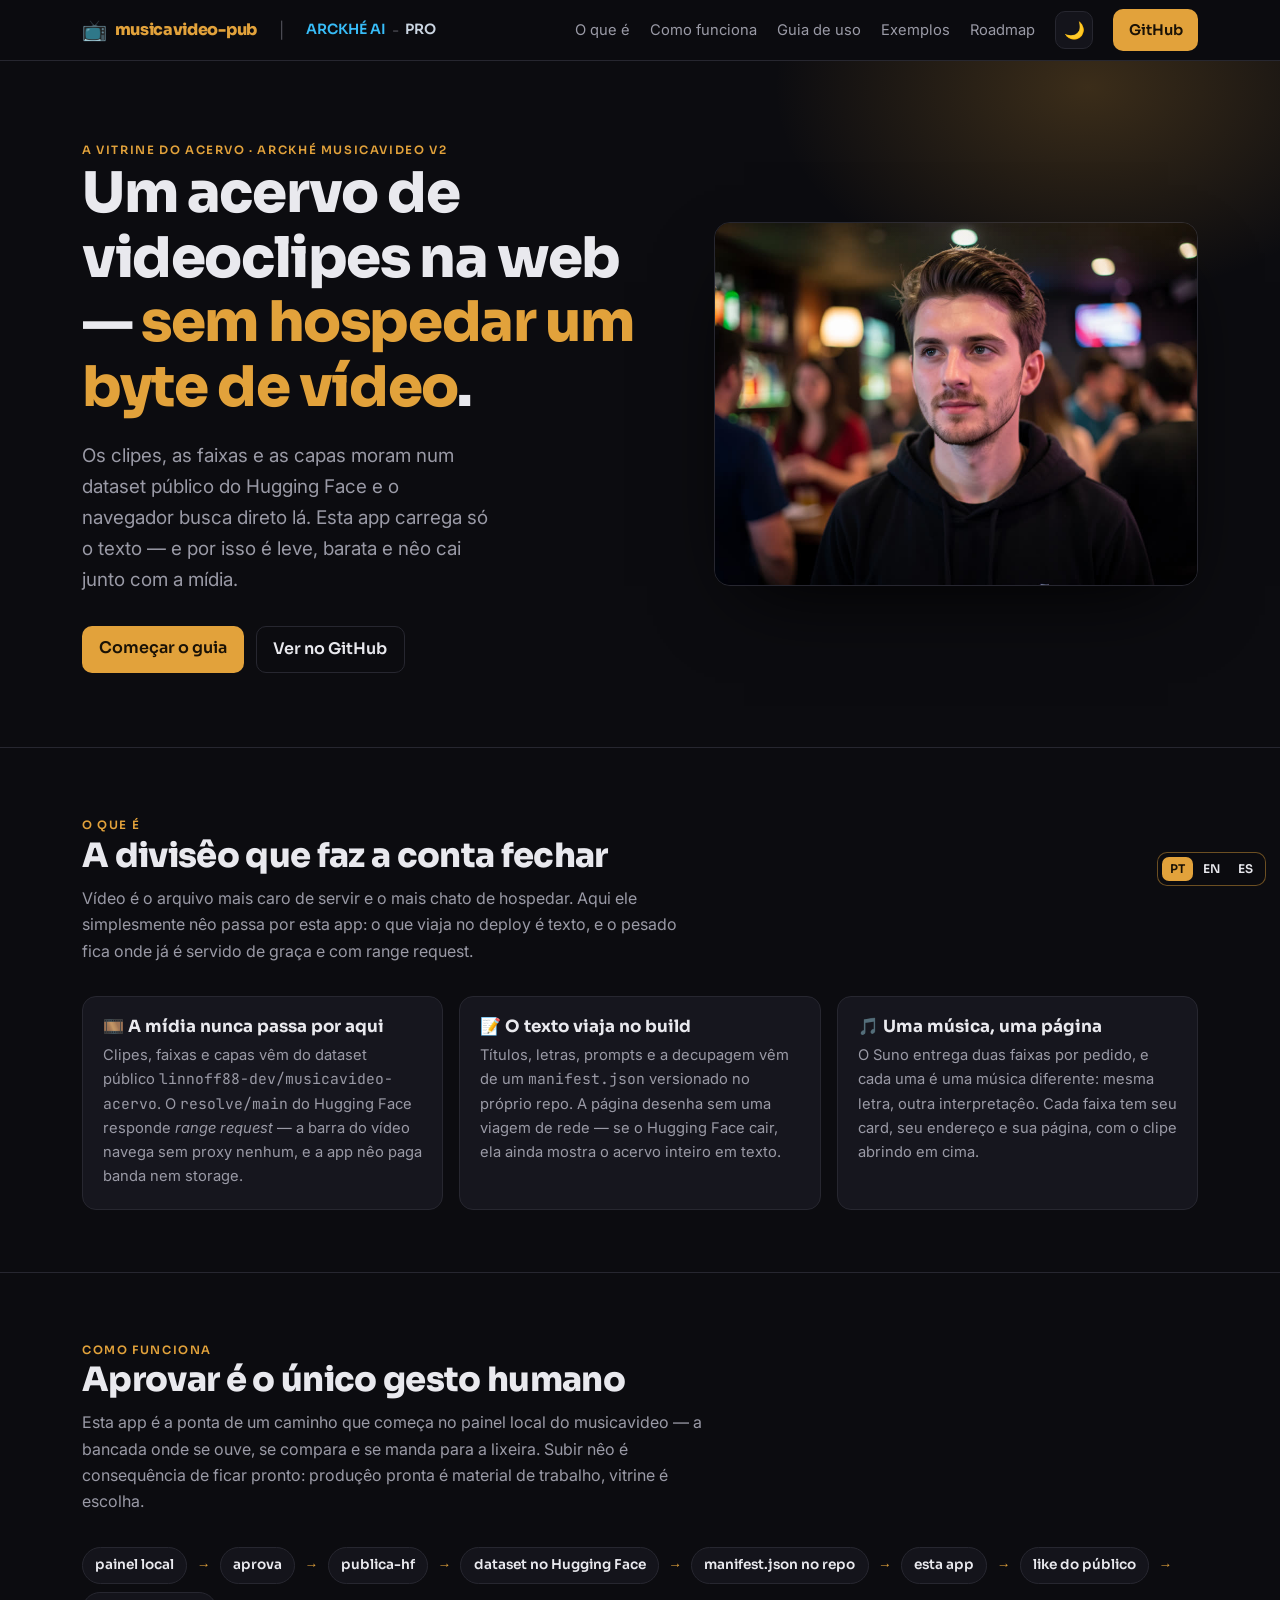
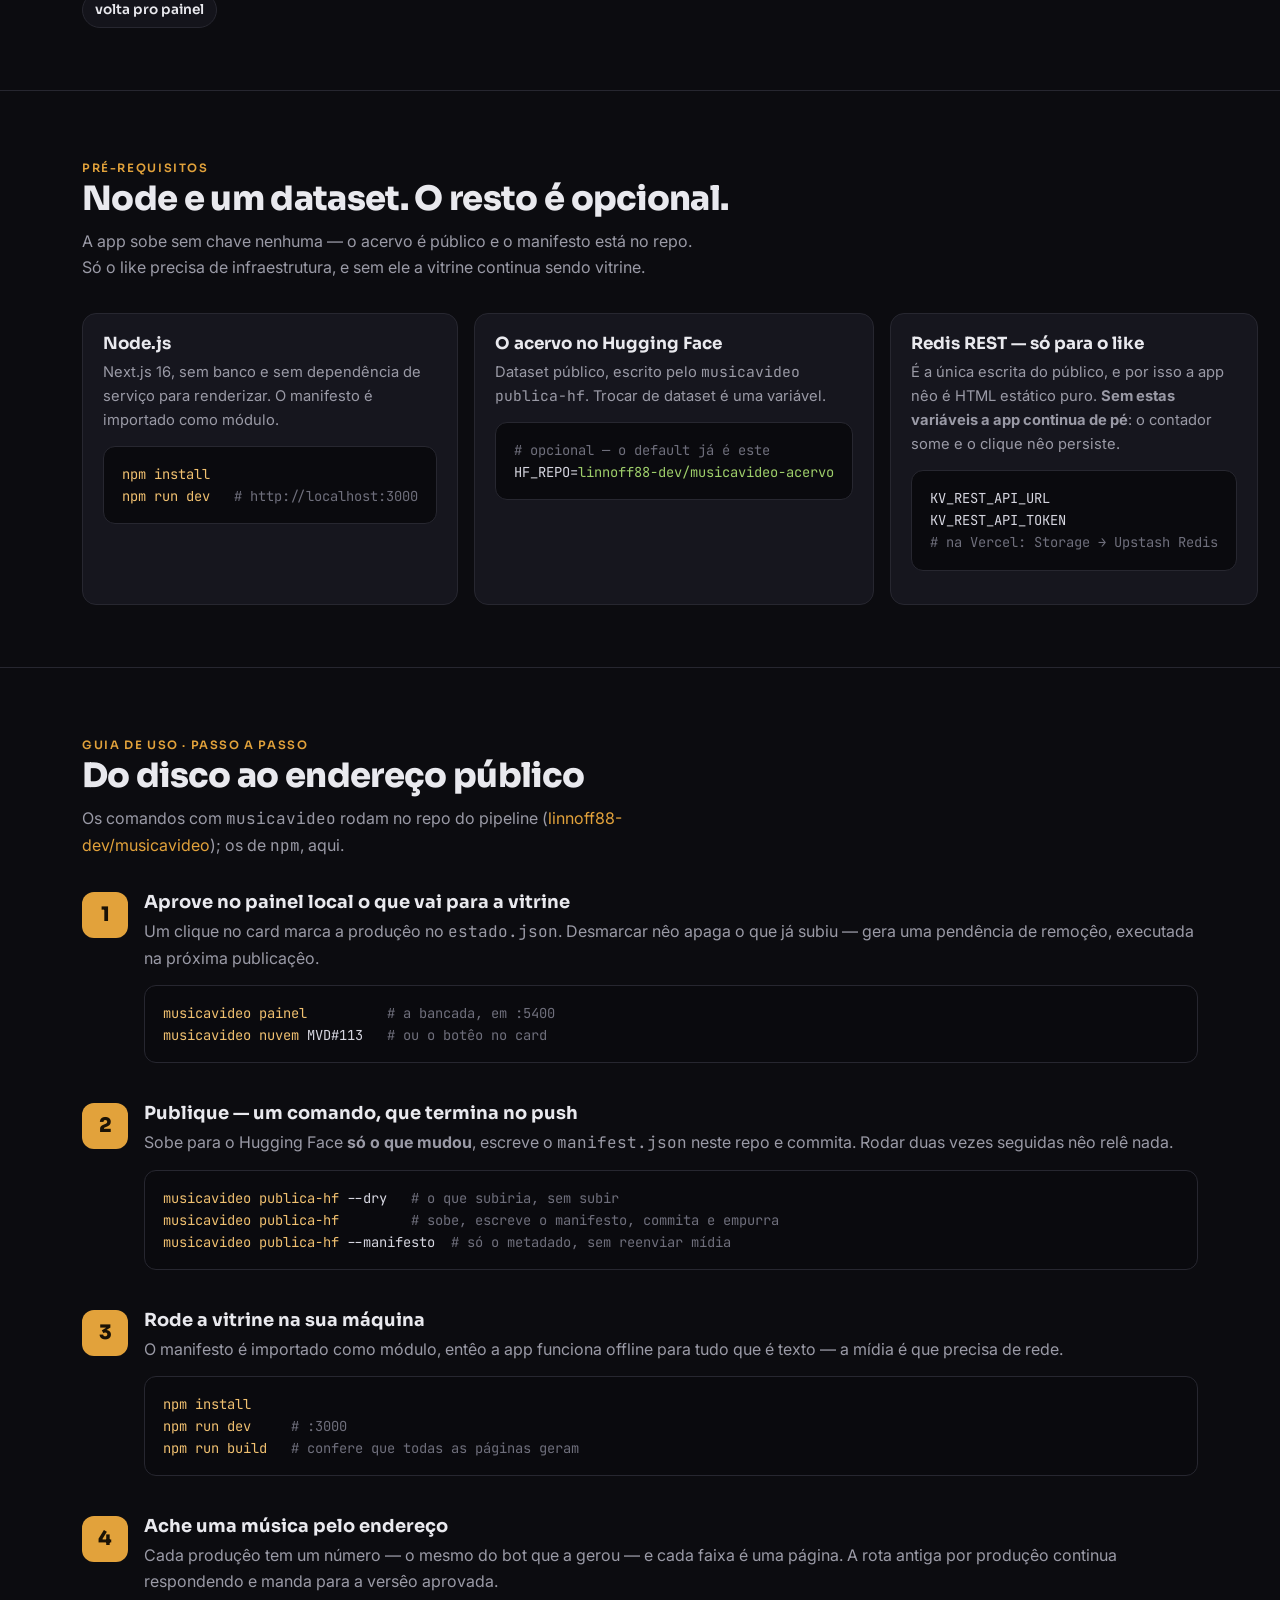
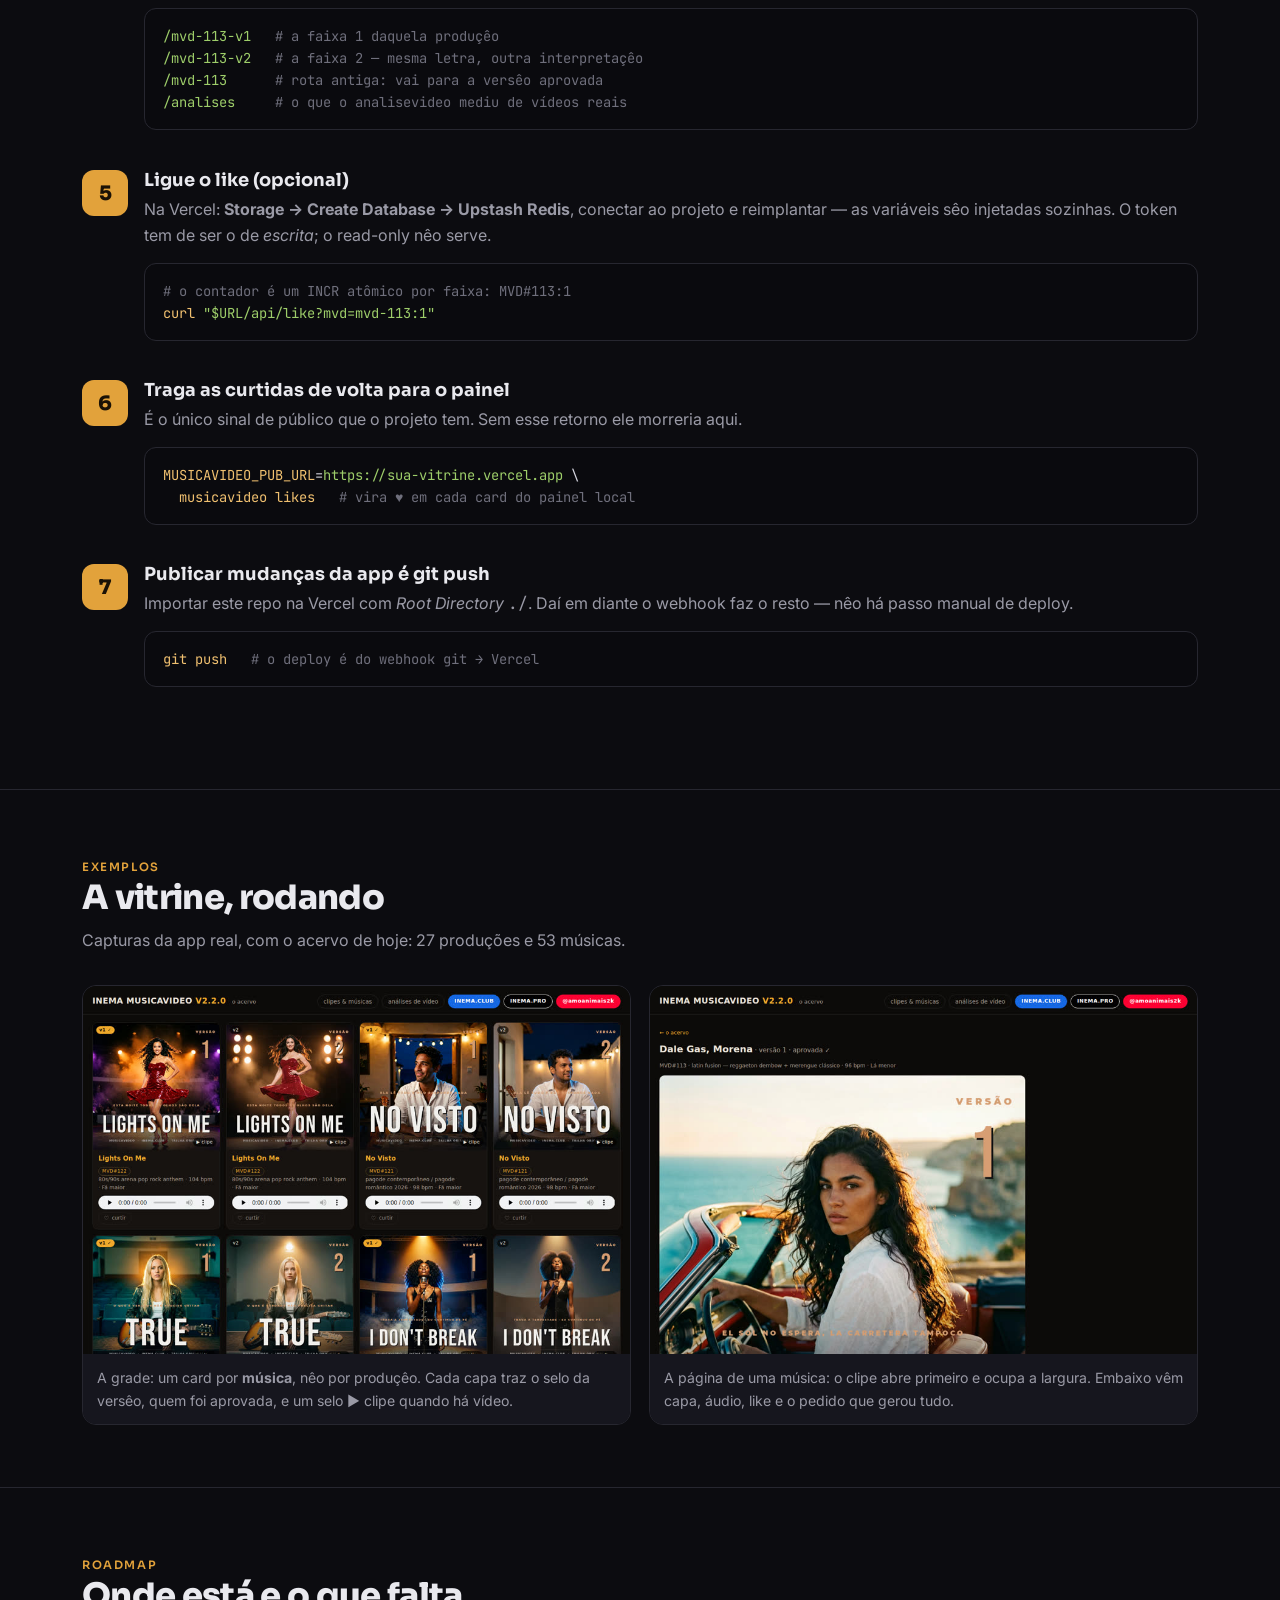
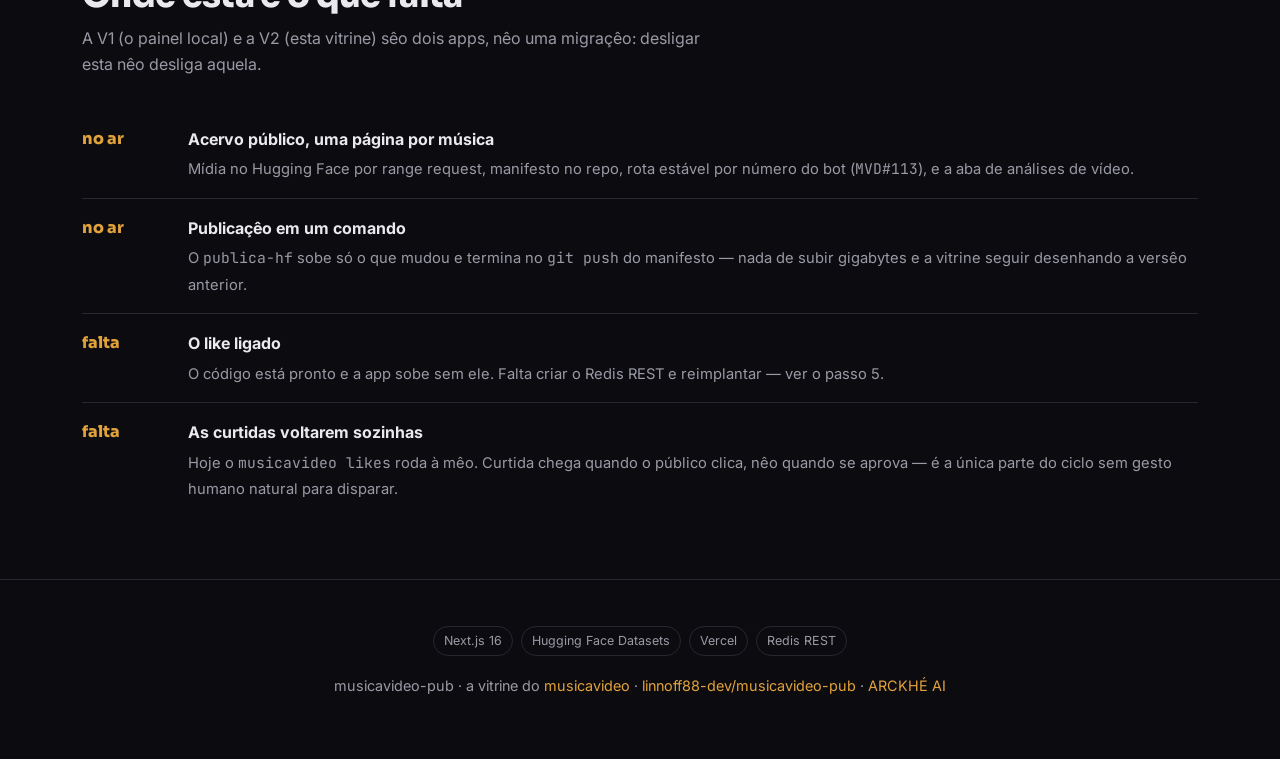
==== commit 26eb4671: "chore: atualização do conteúdo" ====
--- a/guia/index.html
+++ b/guia/index.html
@@ -37,8 +37,8 @@
   nav .brand{display:flex;align-items:center;gap:8px;font-family:Sora;font-weight:800;letter-spacing:-.02em;color:var(--amb)}
   nav .brand .emoji{font-size:1.25rem}
   nav .sep{color:var(--mut);opacity:.45}
-  nav .inema{color:var(--sky);font-weight:600;font-size:.88rem;font-family:Sora}
-  nav .inema:hover{filter:brightness(1.15)}
+  nav .ARCKHÉ{color:var(--sky);font-weight:600;font-size:.88rem;font-family:Sora}
+  nav .ARCKHÉ:hover{filter:brightness(1.15)}
   nav .pro{color:var(--pro);font-weight:600;font-size:.88rem;font-family:Sora}
   nav .pro:hover{filter:brightness(1.15)}
   nav .clubpro{display:inline-flex;align-items:center;gap:6px}
@@ -91,15 +91,15 @@
   footer{padding:46px 0;text-align:center;color:var(--mut);font-size:.9rem}
   .pill{display:inline-block;border:1px solid var(--line);border-radius:999px;padding:.3em .8em;font-size:.78rem;color:var(--mut);margin:0 4px}
 </style>
-<link href="https://inematds.github.io/musicavideo-pub/guia/" hreflang="pt-BR" rel="alternate"/><link href="https://inematds.github.io/musicavideo-pub/guia/en/" hreflang="en" rel="alternate"/><link href="https://inematds.github.io/musicavideo-pub/guia/es/" hreflang="es" rel="alternate"/></head>
-<body><div class="inema-lang" style="position:fixed;right:14px;bottom:14px;z-index:9999;display:flex;gap:2px;padding:4px;border-radius:10px;background:rgba(12,12,16,.82);border:1px solid rgba(226,162,59,.45);font:600 12px/1 Sora,Inter,system-ui,sans-serif;backdrop-filter:blur(8px)" translate="no"><a href="./" hreflang="pt-BR" style="padding:6px 8px;border-radius:7px;text-decoration:none;color:#1a1206;background:#E2A23B">PT</a><a href="en/" hreflang="en" style="padding:6px 8px;border-radius:7px;text-decoration:none;color:#e9e9ee">EN</a><a href="es/" hreflang="es" style="padding:6px 8px;border-radius:7px;text-decoration:none;color:#e9e9ee">ES</a></div>
+<link href="https://linnoff88-dev.github.io/arckhe-/guia/" hreflang="pt-BR" rel="alternate"/><link href="https://linnoff88-dev.github.io/arckhe-/guia/en/" hreflang="en" rel="alternate"/><link href="https://linnoff88-dev.github.io/arckhe-/guia/es/" hreflang="es" rel="alternate"/></head>
+<body><div class="ARCKHÉ-lang" style="position:fixed;right:14px;bottom:14px;z-index:9999;display:flex;gap:2px;padding:4px;border-radius:10px;background:rgba(12,12,16,.82);border:1px solid rgba(226,162,59,.45);font:600 12px/1 Sora,Inter,system-ui,sans-serif;backdrop-filter:blur(8px)" translate="no"><a href="./" hreflang="pt-BR" style="padding:6px 8px;border-radius:7px;text-decoration:none;color:#1a1206;background:#E2A23B">PT</a><a href="en/" hreflang="en" style="padding:6px 8px;border-radius:7px;text-decoration:none;color:#e9e9ee">EN</a><a href="es/" hreflang="es" style="padding:6px 8px;border-radius:7px;text-decoration:none;color:#e9e9ee">ES</a></div>
 <nav><div class="wrap">
 <a class="brand" href="#top"><span class="emoji">📺</span> musicavideo-pub</a>
 <span class="sep">|</span>
 <span class="clubpro">
-<a class="inema" href="https://inema.club" rel="noopener" target="_blank">INEMA.CLUB</a>
+<a class="ARCKHÉ" href="https://ARCKHÉ AI" rel="noopener" target="_blank">ARCKHÉ AI</a>
 <span class="sep">-</span>
-<a class="pro" href="https://inema.pro" rel="noopener" target="_blank">PRO</a>
+<a class="pro" href="https://ARCKHÉ.pro" rel="noopener" target="_blank">PRO</a>
 </span>
 <div class="links">
 <a class="sec" href="#oque">O que é</a>
@@ -108,19 +108,19 @@
 <a class="sec" href="#exemplos">Exemplos</a>
 <a class="sec" href="#roadmap">Roadmap</a>
 <button aria-label="Alternar tema" class="tgl" id="themeToggle" title="Alternar tema">🌙</button>
-<a class="btn" href="https://github.com/inematds/musicavideo-pub" rel="noopener" target="_blank">GitHub</a>
+<a class="btn" href="https://github.com/linnoff88-dev/musicavideo-pub" rel="noopener" target="_blank">GitHub</a>
 </div>
 </div></nav>
 <header class="hero" id="top">
 <div class="glow"></div>
 <div class="wrap">
 <div>
-<span class="chip">a vitrine do acervo · INEMA MUSICAVIDEO V2</span>
+<span class="chip">a vitrine do acervo · ARCKHÉ MUSICAVIDEO V2</span>
 <h1>Um acervo de videoclipes na web — <span class="amb">sem hospedar um byte de vídeo</span>.</h1>
 <p class="lead">Os clipes, as faixas e as capas moram num dataset público do Hugging Face e o navegador busca direto lá. Esta app carrega só o texto — e por isso é leve, barata e nêo cai junto com a mídia.</p>
 <div class="cta">
 <a class="btn" href="#guia">Começar o guia</a>
-<a class="btn ghost" href="https://github.com/inematds/musicavideo-pub" rel="noopener" target="_blank">Ver no GitHub</a>
+<a class="btn ghost" href="https://github.com/linnoff88-dev/musicavideo-pub" rel="noopener" target="_blank">Ver no GitHub</a>
 </div>
 </div>
 <figure><img alt="Capa do projeto musicavideo-pub" src="assets/hero.jpg"/></figure>
@@ -131,7 +131,7 @@
 <h2>A divisêo que faz a conta fechar</h2>
 <p class="sub">Vídeo é o arquivo mais caro de servir e o mais chato de hospedar. Aqui ele simplesmente nêo passa por esta app: o que viaja no deploy é texto, e o pesado fica onde já é servido de graça e com range request.</p>
 <div class="grid g3">
-<div class="card"><h3>🎞️ A mídia nunca passa por aqui</h3><p>Clipes, faixas e capas vêm do dataset público <code>Inematds/musicavideo-acervo</code>. O <code>resolve/main</code> do Hugging Face responde <em>range request</em> — a barra do vídeo navega sem proxy nenhum, e a app nêo paga banda nem storage.</p></div>
+<div class="card"><h3>🎞️ A mídia nunca passa por aqui</h3><p>Clipes, faixas e capas vêm do dataset público <code>linnoff88-dev/musicavideo-acervo</code>. O <code>resolve/main</code> do Hugging Face responde <em>range request</em> — a barra do vídeo navega sem proxy nenhum, e a app nêo paga banda nem storage.</p></div>
 <div class="card"><h3>📝 O texto viaja no build</h3><p>Títulos, letras, prompts e a decupagem vêm de um <code>manifest.json</code> versionado no próprio repo. A página desenha sem uma viagem de rede — se o Hugging Face cair, ela ainda mostra o acervo inteiro em texto.</p></div>
 <div class="card"><h3>🎵 Uma música, uma página</h3><p>O Suno entrega duas faixas por pedido, e cada uma é uma música diferente: mesma letra, outra interpretaçêo. Cada faixa tem seu card, seu endereço e sua página, com o clipe abrindo em cima.</p></div>
 </div>
@@ -159,7 +159,7 @@
 <div class="card"><h3>Node.js</h3><p>Next.js 16, sem banco e sem dependência de serviço para renderizar. O manifesto é importado como módulo.</p><pre><span class="k">npm install</span>
 <span class="k">npm run dev</span>   <span class="c"># http://localhost:3000</span></pre></div>
 <div class="card"><h3>O acervo no Hugging Face</h3><p>Dataset público, escrito pelo <code>musicavideo publica-hf</code>. Trocar de dataset é uma variável.</p><pre><span class="c"># opcional — o default já é este</span>
-HF_REPO=<span class="s">Inematds/musicavideo-acervo</span></pre></div>
+HF_REPO=<span class="s">linnoff88-dev/musicavideo-acervo</span></pre></div>
 <div class="card"><h3>Redis REST — só para o like</h3><p>É a única escrita do público, e por isso a app nêo é HTML estático puro. <strong>Sem estas variáveis a app continua de pé</strong>: o contador some e o clique nêo persiste.</p><pre>KV_REST_API_URL
 KV_REST_API_TOKEN
 <span class="c"># na Vercel: Storage → Upstash Redis</span></pre></div>
@@ -168,7 +168,7 @@
 <section id="guia"><div class="wrap">
 <span class="chip">Guia de uso · passo a passo</span>
 <h2>Do disco ao endereço público</h2>
-<p class="sub">Os comandos com <code>musicavideo</code> rodam no repo do pipeline (<a href="https://github.com/inematds/musicavideo">inematds/musicavideo</a>); os de <code>npm</code>, aqui.</p>
+<p class="sub">Os comandos com <code>musicavideo</code> rodam no repo do pipeline (<a href="https://github.com/linnoff88-dev/musicavideo">linnoff88-dev/musicavideo</a>); os de <code>npm</code>, aqui.</p>
 <div class="step"><div class="b">1</div><div>
 <h3>Aprove no painel local o que vai para a vitrine</h3>
 <p>Um clique no card marca a produçêo no <code>estado.json</code>. Desmarcar nêo apaga o que já subiu — gera uma pendência de remoçêo, executada na próxima publicaçêo.</p>
@@ -236,9 +236,9 @@
 <footer>
 <div class="wrap">
 <div class="pill">Next.js 16</div><div class="pill">Hugging Face Datasets</div><div class="pill">Vercel</div><div class="pill">Redis REST</div>
-<p style="margin-top:18px">musicavideo-pub · a vitrine do <a href="https://github.com/inematds/musicavideo">musicavideo</a> ·
-      <a href="https://github.com/inematds/musicavideo-pub">inematds/musicavideo-pub</a> ·
-      <a href="https://inema.club">INEMA.CLUB</a></p>
+<p style="margin-top:18px">musicavideo-pub · a vitrine do <a href="https://github.com/linnoff88-dev/musicavideo">musicavideo</a> ·
+      <a href="https://github.com/linnoff88-dev/musicavideo-pub">linnoff88-dev/musicavideo-pub</a> ·
+      <a href="https://ARCKHÉ AI">ARCKHÉ AI</a></p>
 </div>
 </footer>
 <script>
